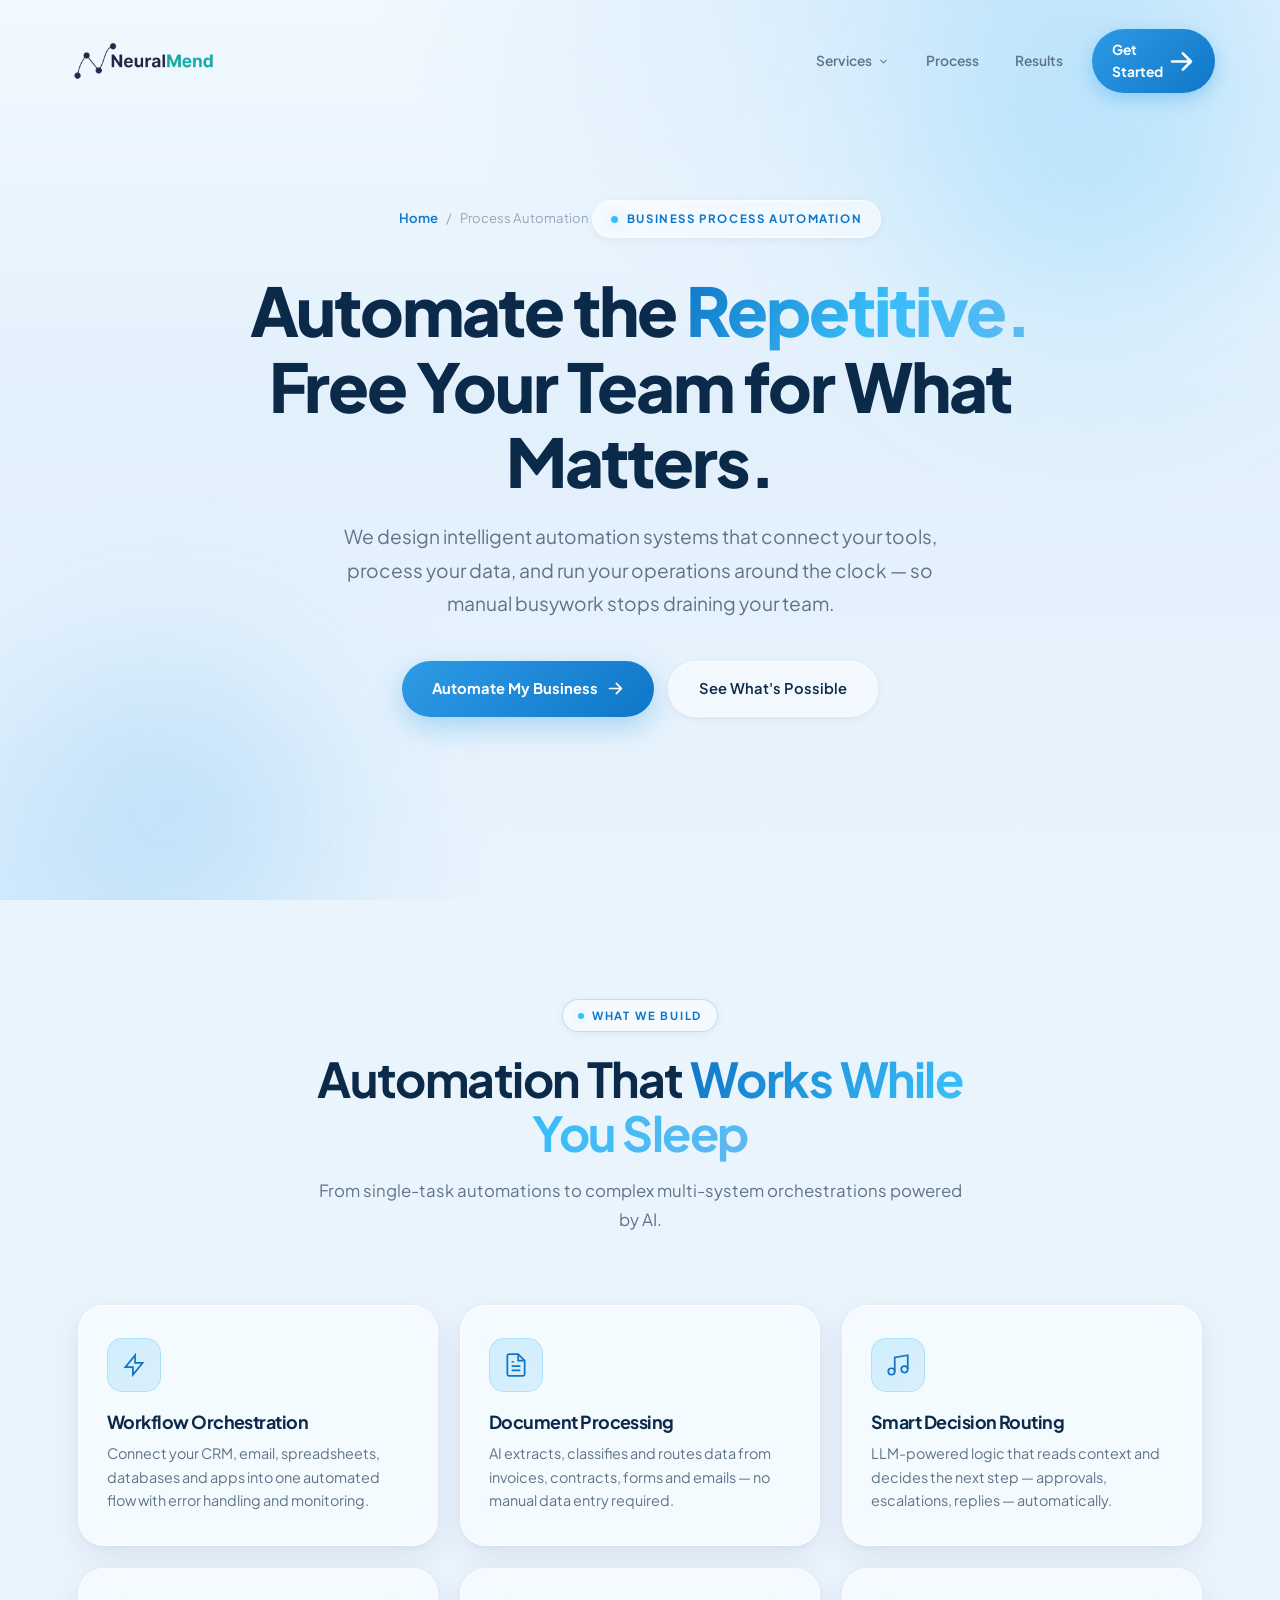
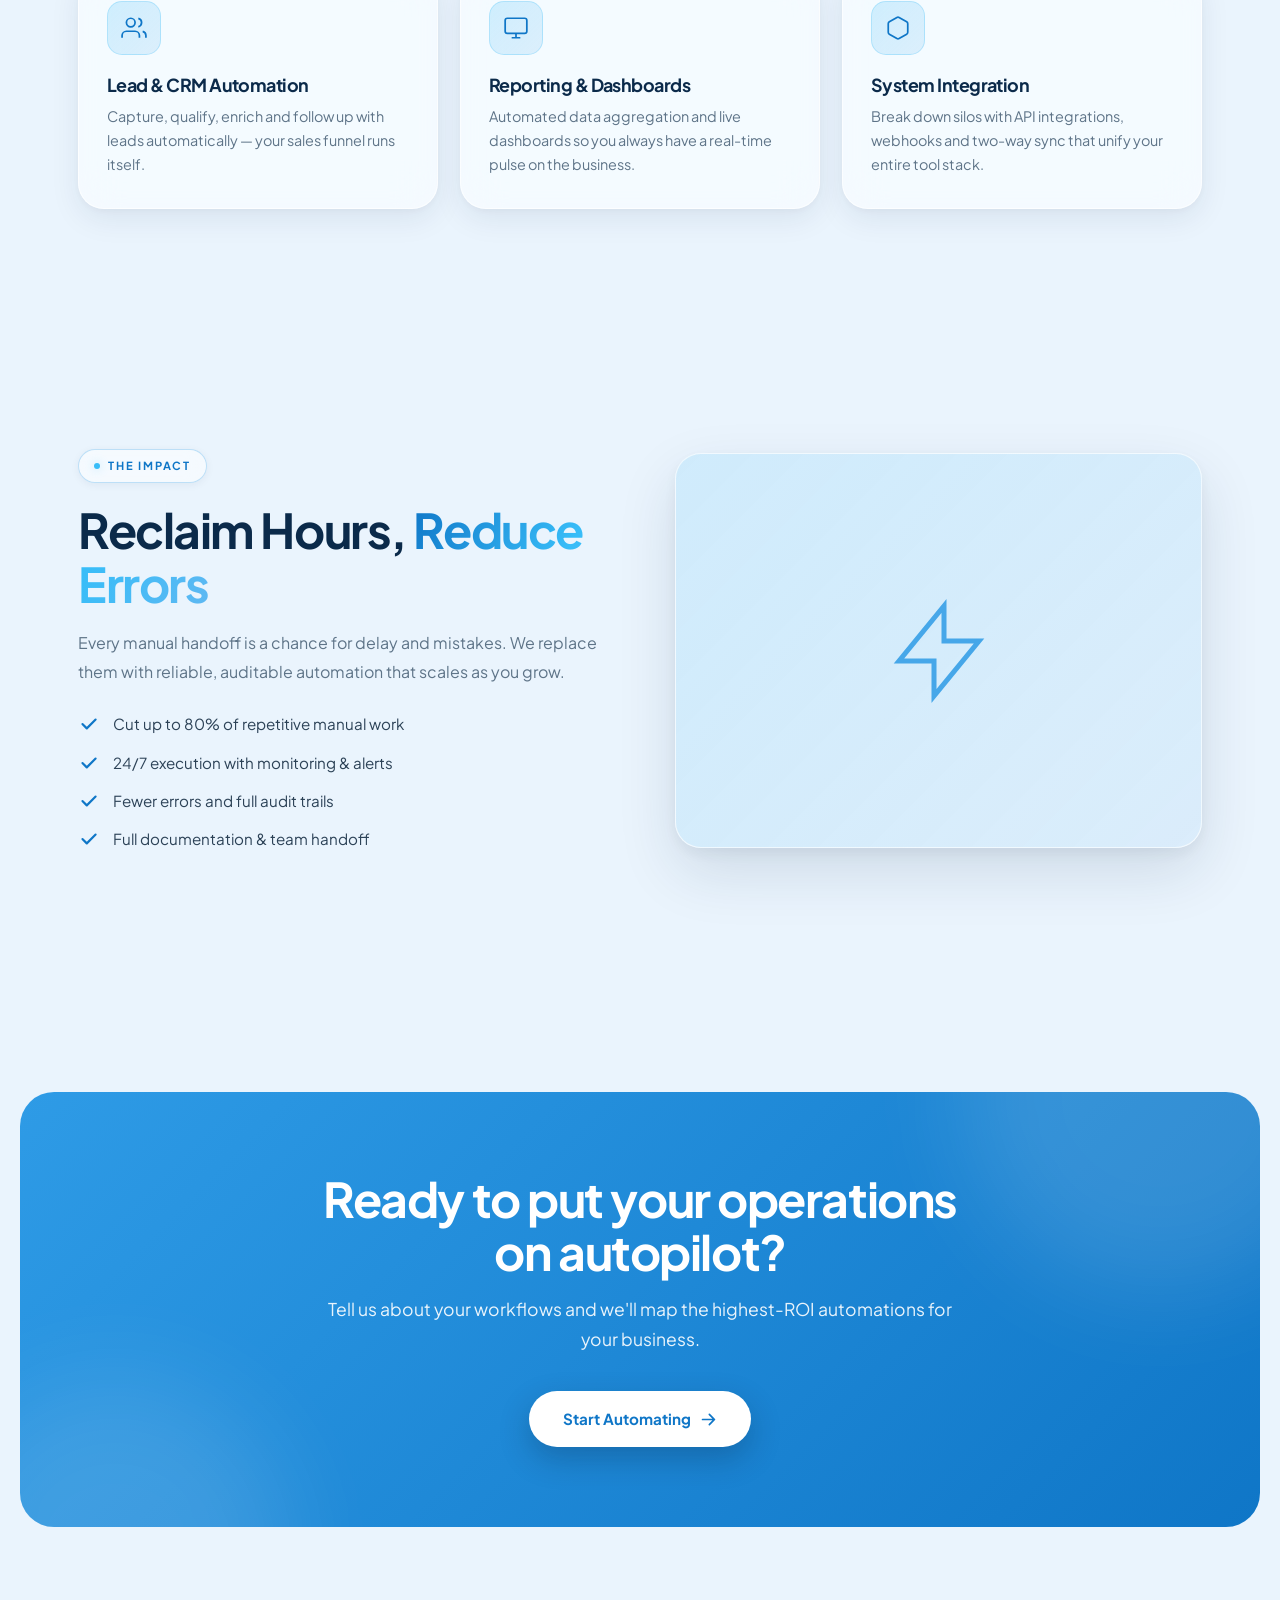
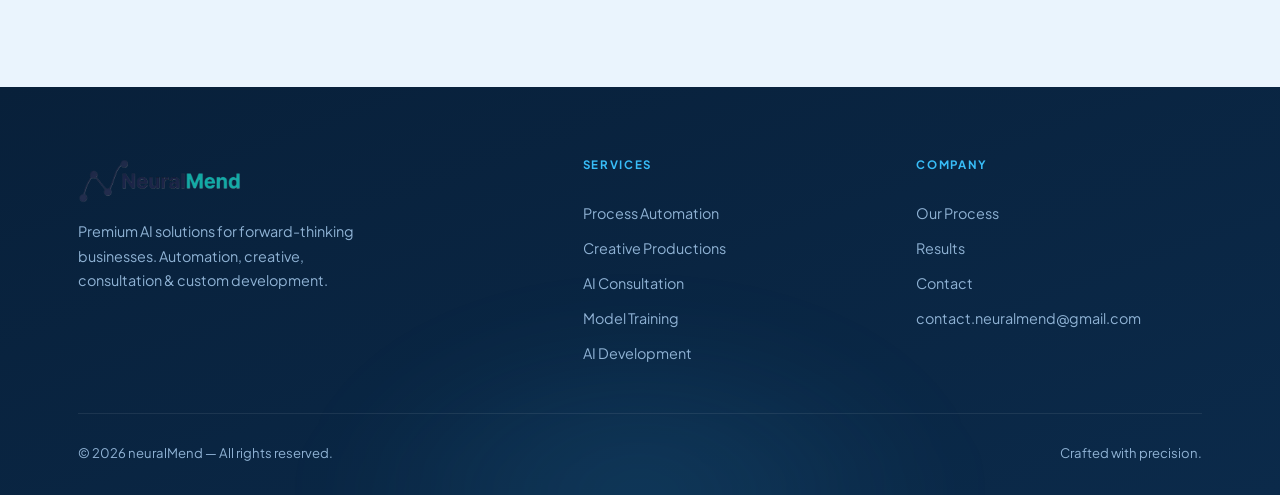
==== service-automation.html @ 017e23f0 "Redesign site with premium glassy light-blue theme and per-service pages - Rebuild design system in " ====
<!DOCTYPE html>
<html lang="en">
<head>
  <meta charset="UTF-8" />
  <meta name="viewport" content="width=device-width, initial-scale=1.0" />
  <title>Business Process Automation — neuralMend</title>
  <meta name="description" content="Eliminate repetitive manual work with AI-driven business process automation that connects your tools and runs 24/7." />
  <link rel="icon" type="image/png" href="favicon.png" />
  <link rel="preconnect" href="https://fonts.googleapis.com" />
  <link rel="preconnect" href="https://fonts.gstatic.com" crossorigin />
  <link href="https://fonts.googleapis.com/css2?family=Plus+Jakarta+Sans:wght@300;400;500;600;700;800&display=swap" rel="stylesheet" />
  <link rel="stylesheet" href="styles.css" />
</head>
<body>
  <div class="page-bg"></div>

  <!-- NAV -->
  <nav id="navbar">
    <div class="nav-inner">
      <a href="index.html" class="nav-logo-link"><img src="logo-mark.png" alt="neuralMend" class="nav-logo-img" /></a>
      <ul class="nav-links">
        <li>
          <a href="index.html#services">Services
            <svg class="chev" viewBox="0 0 20 20" fill="currentColor"><path fill-rule="evenodd" d="M5.23 7.21a.75.75 0 011.06.02L10 11.17l3.71-3.94a.75.75 0 111.08 1.04l-4.25 4.5a.75.75 0 01-1.08 0l-4.25-4.5a.75.75 0 01.02-1.06z" clip-rule="evenodd"/></svg>
          </a>
          <div class="nav-dropdown">
            <a href="service-automation.html"><span class="dd-icon"><svg viewBox="0 0 24 24" fill="none" stroke="currentColor" stroke-width="1.6"><path d="M13 10V3L4 14h7v7l9-11h-7z"/></svg></span><span class="dd-text"><strong>Business Process Automation</strong><span>Automate operations with AI</span></span></a>
            <a href="service-creative.html"><span class="dd-icon"><svg viewBox="0 0 24 24" fill="none" stroke="currentColor" stroke-width="1.6"><path d="M15 8h.01M3 6a2 2 0 012-2h14a2 2 0 012 2v12a2 2 0 01-2 2H5a2 2 0 01-2-2V6z"/><path d="m3 16 5-5c.93-.93 2.07-.93 3 0l5 5"/><path d="m14 14 1-1c.93-.93 2.07-.93 3 0l3 3"/></svg></span><span class="dd-text"><strong>Creative Productions</strong><span>AI marketing content</span></span></a>
            <a href="service-consultation.html"><span class="dd-icon"><svg viewBox="0 0 24 24" fill="none" stroke="currentColor" stroke-width="1.6"><path d="M21 15a2 2 0 0 1-2 2H7l-4 4V5a2 2 0 0 1 2-2h14a2 2 0 0 1 2 2z"/></svg></span><span class="dd-text"><strong>AI Consultation</strong><span>Strategy & roadmapping</span></span></a>
            <a href="service-model-training.html"><span class="dd-icon"><svg viewBox="0 0 24 24" fill="none" stroke="currentColor" stroke-width="1.6"><circle cx="12" cy="12" r="3"/><path d="M12 1v4M12 19v4M4.2 4.2l2.8 2.8M17 17l2.8 2.8M1 12h4M19 12h4M4.2 19.8 7 17M17 7l2.8-2.8"/></svg></span><span class="dd-text"><strong>Custom Model Training</strong><span>Models for your business</span></span></a>
            <a href="service-development.html"><span class="dd-icon"><svg viewBox="0 0 24 24" fill="none" stroke="currentColor" stroke-width="1.6"><path d="m16 18 6-6-6-6M8 6l-6 6 6 6"/></svg></span><span class="dd-text"><strong>Custom AI Development</strong><span>Training, finetuning & more</span></span></a>
          </div>
        </li>
        <li><a href="index.html#process">Process</a></li>
        <li><a href="index.html#results">Results</a></li>
        <li><a href="index.html#contact" class="nav-cta">Get Started
          <svg viewBox="0 0 20 20" fill="currentColor"><path fill-rule="evenodd" d="M10.293 3.293a1 1 0 011.414 0l6 6a1 1 0 010 1.414l-6 6a1 1 0 01-1.414-1.414L14.586 11H3a1 1 0 110-2h11.586l-4.293-4.293a1 1 0 010-1.414z" clip-rule="evenodd"/></svg>
        </a></li>
      </ul>
      <button class="hamburger" id="hamburger" aria-label="Menu"><span></span><span></span><span></span></button>
    </div>
  </nav>

  <!-- PAGE HERO -->
  <section class="page-hero">
    <div class="container">
      <div class="breadcrumb"><a href="index.html">Home</a> <span>/</span> <span>Process Automation</span></div>
      <div class="hero-badge">Business Process Automation</div>
      <h1>Automate the <span class="gradient-text">Repetitive.</span><br />Free Your Team for What Matters.</h1>
      <p class="lead">We design intelligent automation systems that connect your tools, process your data, and run your operations around the clock — so manual busywork stops draining your team.</p>
      <div class="hero-actions">
        <a href="index.html#contact" class="btn-primary">Automate My Business
          <svg viewBox="0 0 20 20" fill="currentColor"><path fill-rule="evenodd" d="M10.293 3.293a1 1 0 011.414 0l6 6a1 1 0 010 1.414l-6 6a1 1 0 01-1.414-1.414L14.586 11H3a1 1 0 110-2h11.586l-4.293-4.293a1 1 0 010-1.414z" clip-rule="evenodd"/></svg>
        </a>
        <a href="#features" class="btn-ghost">See What's Possible</a>
      </div>
    </div>
  </section>

  <!-- FEATURES -->
  <section class="section" id="features">
    <div class="container">
      <div class="section-header">
        <div class="tag">What We Build</div>
        <h2>Automation That <span class="gradient-text">Works While You Sleep</span></h2>
        <p>From single-task automations to complex multi-system orchestrations powered by AI.</p>
      </div>
      <div class="feature-grid">
        <div class="feature-card">
          <div class="service-icon"><svg viewBox="0 0 24 24" fill="none" stroke="currentColor" stroke-width="1.6"><path d="M13 10V3L4 14h7v7l9-11h-7z"/></svg></div>
          <h3>Workflow Orchestration</h3>
          <p>Connect your CRM, email, spreadsheets, databases and apps into one automated flow with error handling and monitoring.</p>
        </div>
        <div class="feature-card">
          <div class="service-icon"><svg viewBox="0 0 24 24" fill="none" stroke="currentColor" stroke-width="1.6"><path d="M14 2H6a2 2 0 0 0-2 2v16a2 2 0 0 0 2 2h12a2 2 0 0 0 2-2V8z"/><path d="M14 2v6h6M16 13H8M16 17H8M10 9H8"/></svg></div>
          <h3>Document Processing</h3>
          <p>AI extracts, classifies and routes data from invoices, contracts, forms and emails — no manual data entry required.</p>
        </div>
        <div class="feature-card">
          <div class="service-icon"><svg viewBox="0 0 24 24" fill="none" stroke="currentColor" stroke-width="1.6"><path d="M9 18V5l12-2v13"/><circle cx="6" cy="18" r="3"/><circle cx="18" cy="16" r="3"/></svg></div>
          <h3>Smart Decision Routing</h3>
          <p>LLM-powered logic that reads context and decides the next step — approvals, escalations, replies — automatically.</p>
        </div>
        <div class="feature-card">
          <div class="service-icon"><svg viewBox="0 0 24 24" fill="none" stroke="currentColor" stroke-width="1.6"><path d="M17 21v-2a4 4 0 0 0-4-4H5a4 4 0 0 0-4 4v2"/><circle cx="9" cy="7" r="4"/><path d="M23 21v-2a4 4 0 0 0-3-3.87M16 3.13a4 4 0 0 1 0 7.75"/></svg></div>
          <h3>Lead & CRM Automation</h3>
          <p>Capture, qualify, enrich and follow up with leads automatically — your sales funnel runs itself.</p>
        </div>
        <div class="feature-card">
          <div class="service-icon"><svg viewBox="0 0 24 24" fill="none" stroke="currentColor" stroke-width="1.6"><rect x="2" y="3" width="20" height="14" rx="2"/><path d="M8 21h8M12 17v4"/></svg></div>
          <h3>Reporting & Dashboards</h3>
          <p>Automated data aggregation and live dashboards so you always have a real-time pulse on the business.</p>
        </div>
        <div class="feature-card">
          <div class="service-icon"><svg viewBox="0 0 24 24" fill="none" stroke="currentColor" stroke-width="1.6"><path d="M21 16V8a2 2 0 0 0-1-1.73l-7-4a2 2 0 0 0-2 0l-7 4A2 2 0 0 0 3 8v8a2 2 0 0 0 1 1.73l7 4a2 2 0 0 0 2 0l7-4A2 2 0 0 0 21 16z"/></svg></div>
          <h3>System Integration</h3>
          <p>Break down silos with API integrations, webhooks and two-way sync that unify your entire tool stack.</p>
        </div>
      </div>
    </div>
  </section>

  <!-- SPLIT -->
  <section class="section">
    <div class="container">
      <div class="split">
        <div class="split-text">
          <div class="tag">The Impact</div>
          <h2>Reclaim Hours, <span class="gradient-text">Reduce Errors</span></h2>
          <p>Every manual handoff is a chance for delay and mistakes. We replace them with reliable, auditable automation that scales as you grow.</p>
          <ul class="check-list">
            <li><svg viewBox="0 0 20 20" fill="currentColor"><path fill-rule="evenodd" d="M16.7 5.3a1 1 0 010 1.4l-8 8a1 1 0 01-1.4 0l-4-4a1 1 0 011.4-1.4L8 12.6l7.3-7.3a1 1 0 011.4 0z" clip-rule="evenodd"/></svg> Cut up to 80% of repetitive manual work</li>
            <li><svg viewBox="0 0 20 20" fill="currentColor"><path fill-rule="evenodd" d="M16.7 5.3a1 1 0 010 1.4l-8 8a1 1 0 01-1.4 0l-4-4a1 1 0 011.4-1.4L8 12.6l7.3-7.3a1 1 0 011.4 0z" clip-rule="evenodd"/></svg> 24/7 execution with monitoring & alerts</li>
            <li><svg viewBox="0 0 20 20" fill="currentColor"><path fill-rule="evenodd" d="M16.7 5.3a1 1 0 010 1.4l-8 8a1 1 0 01-1.4 0l-4-4a1 1 0 011.4-1.4L8 12.6l7.3-7.3a1 1 0 011.4 0z" clip-rule="evenodd"/></svg> Fewer errors and full audit trails</li>
            <li><svg viewBox="0 0 20 20" fill="currentColor"><path fill-rule="evenodd" d="M16.7 5.3a1 1 0 010 1.4l-8 8a1 1 0 01-1.4 0l-4-4a1 1 0 011.4-1.4L8 12.6l7.3-7.3a1 1 0 011.4 0z" clip-rule="evenodd"/></svg> Full documentation & team handoff</li>
          </ul>
        </div>
        <div class="split-visual">
          <div class="big-icon"><svg viewBox="0 0 24 24" fill="none" stroke="currentColor" stroke-width="1"><path d="M13 10V3L4 14h7v7l9-11h-7z"/></svg></div>
        </div>
      </div>
    </div>
  </section>

  <!-- CTA -->
  <section class="section">
    <div class="cta-band">
      <div class="cta-inner">
        <h2>Ready to put your operations on autopilot?</h2>
        <p>Tell us about your workflows and we'll map the highest-ROI automations for your business.</p>
        <a href="index.html#contact" class="btn-light">Start Automating
          <svg viewBox="0 0 20 20" fill="currentColor"><path fill-rule="evenodd" d="M10.293 3.293a1 1 0 011.414 0l6 6a1 1 0 010 1.414l-6 6a1 1 0 01-1.414-1.414L14.586 11H3a1 1 0 110-2h11.586l-4.293-4.293a1 1 0 010-1.414z" clip-rule="evenodd"/></svg>
        </a>
      </div>
    </div>
  </section>

  <!-- FOOTER -->
  <footer class="footer">
    <div class="container">
      <div class="footer-inner">
        <div class="footer-brand">
          <a href="index.html" class="footer-logo"><img src="logo-mark.png" alt="neuralMend" /></a>
          <p>Premium AI solutions for forward-thinking businesses. Automation, creative, consultation & custom development.</p>
        </div>
        <div class="footer-col">
          <h4>Services</h4>
          <a href="service-automation.html">Process Automation</a>
          <a href="service-creative.html">Creative Productions</a>
          <a href="service-consultation.html">AI Consultation</a>
          <a href="service-model-training.html">Model Training</a>
          <a href="service-development.html">AI Development</a>
        </div>
        <div class="footer-col">
          <h4>Company</h4>
          <a href="index.html#process">Our Process</a>
          <a href="index.html#results">Results</a>
          <a href="index.html#contact">Contact</a>
          <a href="mailto:contact.neuralmend@gmail.com">contact.neuralmend@gmail.com</a>
        </div>
      </div>
      <div class="footer-bottom">
        <p>© 2026 neuralMend — All rights reserved.</p>
        <p>Crafted with precision.</p>
      </div>
    </div>
  </footer>

  <script src="main.js"></script>
</body>
</html>
---- styles.css ----
/* ════════════════════════════════════════════════
   neuralMend — Premium Glass Theme
   Light-blue glassmorphism design system
   ════════════════════════════════════════════════ */

*, *::before, *::after { box-sizing: border-box; margin: 0; padding: 0; }

:root {
  /* ─── Brand: Light Blue ─── */
  --blue:        #2E9BE6;
  --blue-light:  #5FB8F2;
  --blue-bright: #38BDF8;
  --blue-deep:   #0F76C7;
  --blue-ink:    #0B2A4A;
  --blue-dim:    rgba(46,155,230,0.08);
  --blue-glow:   rgba(56,189,248,0.35);

  /* ─── Surfaces ─── */
  --bg:          #EAF4FD;
  --bg-2:        #DCEEFB;
  --bg-3:        #F2F9FF;
  --bg-deep:     #08203A;
  --bg-deep-2:   #0B2A4A;

  /* ─── Glass ─── */
  --glass:        rgba(255,255,255,0.55);
  --glass-strong: rgba(255,255,255,0.72);
  --glass-soft:   rgba(255,255,255,0.35);
  --glass-dark:   rgba(255,255,255,0.06);
  --glass-border: rgba(255,255,255,0.65);
  --glass-border-dark: rgba(255,255,255,0.12);

  /* ─── Text ─── */
  --text:        #2C4257;
  --text-dim:    #5E7488;
  --text-faint:  #94A8BA;
  --heading:     #0B2A4A;
  --on-dark:     #EAF4FD;
  --on-dark-dim: #8FB2D4;

  --border:      rgba(11,42,74,0.08);
  --border-mid:  rgba(11,42,74,0.13);

  --radius-sm:   12px;
  --radius:      18px;
  --radius-lg:   26px;
  --radius-xl:   34px;

  --ease:        cubic-bezier(0.4, 0, 0.2, 1);
  --spring:      cubic-bezier(0.34, 1.56, 0.64, 1);
  --t:           0.25s;

  --shadow-sm:   0 2px 8px rgba(11,42,74,0.06);
  --shadow:      0 10px 30px rgba(11,42,74,0.08), 0 2px 8px rgba(11,42,74,0.04);
  --shadow-lg:   0 24px 60px rgba(11,42,74,0.12), 0 6px 16px rgba(11,42,74,0.06);
  --shadow-glow: 0 12px 40px rgba(46,155,230,0.28);
}

html { scroll-behavior: smooth; }

body {
  position: relative;
  background: var(--bg);
  color: var(--text);
  font-family: 'Plus Jakarta Sans', sans-serif;
  font-size: 16px;
  line-height: 1.6;
  overflow-x: hidden;
  -webkit-font-smoothing: antialiased;
}

/* ─── Ambient page background (floating gradient orbs) ─── */
.page-bg {
  position: fixed;
  inset: 0;
  z-index: -2;
  overflow: hidden;
  background:
    radial-gradient(1200px 700px at 80% -5%, #CFE8FB 0%, transparent 55%),
    radial-gradient(1000px 600px at 0% 100%, #D8ECFC 0%, transparent 50%),
    linear-gradient(180deg, #F2F9FF 0%, #E2F0FC 45%, #E9F4FD 100%);
}
.page-bg::before,
.page-bg::after {
  content: '';
  position: absolute;
  border-radius: 50%;
  filter: blur(80px);
  opacity: 0.55;
}
.page-bg::before {
  width: 540px; height: 540px;
  top: -120px; right: -80px;
  background: radial-gradient(circle, rgba(56,189,248,0.55), transparent 70%);
  animation: float1 18s ease-in-out infinite;
}
.page-bg::after {
  width: 460px; height: 460px;
  bottom: -140px; left: -60px;
  background: radial-gradient(circle, rgba(46,155,230,0.45), transparent 70%);
  animation: float2 22s ease-in-out infinite;
}

::-webkit-scrollbar { width: 9px; }
::-webkit-scrollbar-track { background: transparent; }
::-webkit-scrollbar-thumb {
  background: linear-gradient(180deg, var(--blue-light), var(--blue));
  border-radius: 10px;
  border: 2px solid var(--bg);
}

::selection { background: rgba(56,189,248,0.25); color: var(--heading); }

/* ─── Typography ─── */
h1, h2, h3, h4 {
  font-family: 'Plus Jakarta Sans', sans-serif;
  line-height: 1.12;
  letter-spacing: -0.03em;
  color: var(--heading);
}
h1 { font-size: clamp(2.7rem, 6vw, 5rem); font-weight: 800; }
h2 { font-size: clamp(1.9rem, 3.8vw, 3rem); font-weight: 700; }
h3 { font-size: 1.05rem; font-weight: 700; }
p  { font-weight: 400; }

.gradient-text {
  background: linear-gradient(120deg, var(--blue-deep) 0%, var(--blue-bright) 55%, var(--blue-light) 100%);
  -webkit-background-clip: text;
  background-clip: text;
  -webkit-text-fill-color: transparent;
}

/* ─── Layout ─── */
.container { max-width: 1180px; margin: 0 auto; padding: 0 28px; }
.section   { padding: 120px 0; position: relative; }

.section-header { max-width: 660px; margin: 0 auto 70px; text-align: center; }
.section-header p { color: var(--text-dim); margin-top: 16px; font-size: 1.05rem; line-height: 1.75; }
.section-header.light h2 { color: #fff; }
.section-header.light p  { color: var(--on-dark-dim); }

/* ─── Tag / Eyebrow ─── */
.tag {
  display: inline-flex;
  align-items: center;
  gap: 8px;
  font-size: 0.7rem;
  font-weight: 700;
  letter-spacing: 0.16em;
  text-transform: uppercase;
  color: var(--blue-deep);
  border: 1px solid rgba(46,155,230,0.28);
  background: rgba(255,255,255,0.5);
  backdrop-filter: blur(10px);
  -webkit-backdrop-filter: blur(10px);
  padding: 7px 15px;
  border-radius: 100px;
  margin-bottom: 20px;
  box-shadow: var(--shadow-sm);
}
.tag::before {
  content: '';
  width: 6px; height: 6px;
  border-radius: 50%;
  background: var(--blue-bright);
  box-shadow: 0 0 10px var(--blue-glow);
}

/* ════════════════ NAVBAR ════════════════ */
#navbar {
  position: fixed;
  top: 16px; left: 50%;
  transform: translateX(-50%);
  z-index: 1000;
  width: calc(100% - 40px);
  max-width: 1180px;
  border-radius: 100px;
  transition: top var(--t) var(--ease), background var(--t), box-shadow var(--t), border-color var(--t);
  border: 1px solid transparent;
}
#navbar.scrolled {
  top: 10px;
  background: rgba(255,255,255,0.6);
  backdrop-filter: blur(22px) saturate(160%);
  -webkit-backdrop-filter: blur(22px) saturate(160%);
  border-color: var(--glass-border);
  box-shadow: var(--shadow);
}

.nav-inner {
  padding: 12px 14px 12px 22px;
  display: flex;
  align-items: center;
  justify-content: space-between;
}

.nav-logo-link {
  display: block;
  height: 38px;
  text-decoration: none;
  flex-shrink: 0;
}
.nav-logo-img {
  display: block;
  height: 100%;
  width: auto;
}

.nav-links { list-style: none; display: flex; align-items: center; gap: 6px; }
.nav-links > li { position: relative; }
.nav-links > li > a {
  display: inline-flex;
  align-items: center;
  gap: 5px;
  color: var(--text-dim);
  text-decoration: none;
  font-size: 0.86rem;
  font-weight: 600;
  padding: 9px 15px;
  border-radius: 100px;
  transition: color var(--t), background var(--t);
}
.nav-links > li > a:hover { color: var(--heading); background: rgba(46,155,230,0.09); }
.nav-links .chev { width: 13px; height: 13px; transition: transform var(--t); }
.nav-links li:hover .chev { transform: rotate(180deg); }

/* Dropdown */
.nav-dropdown {
  position: absolute;
  top: calc(100% + 10px);
  left: 50%;
  transform: translateX(-50%) translateY(8px);
  width: 320px;
  padding: 10px;
  background: rgba(255,255,255,0.75);
  backdrop-filter: blur(24px) saturate(170%);
  -webkit-backdrop-filter: blur(24px) saturate(170%);
  border: 1px solid var(--glass-border);
  border-radius: var(--radius);
  box-shadow: var(--shadow-lg);
  opacity: 0;
  visibility: hidden;
  transition: opacity var(--t), transform var(--t), visibility var(--t);
}
.nav-links li:hover .nav-dropdown {
  opacity: 1;
  visibility: visible;
  transform: translateX(-50%) translateY(0);
}
.nav-dropdown a {
  display: flex;
  align-items: center;
  gap: 13px;
  padding: 11px 12px;
  border-radius: 13px;
  text-decoration: none;
  transition: background var(--t);
}
.nav-dropdown a:hover { background: rgba(46,155,230,0.1); }
.dd-icon {
  width: 36px; height: 36px;
  flex-shrink: 0;
  display: flex; align-items: center; justify-content: center;
  border-radius: 10px;
  background: linear-gradient(135deg, rgba(56,189,248,0.18), rgba(46,155,230,0.1));
  color: var(--blue-deep);
}
.dd-icon svg { width: 18px; height: 18px; }
.dd-text strong { display: block; font-size: 0.84rem; color: var(--heading); font-weight: 700; }
.dd-text span   { display: block; font-size: 0.72rem; color: var(--text-dim); margin-top: 1px; }

.nav-cta {
  margin-left: 8px;
  display: inline-flex !important;
  align-items: center;
  gap: 7px;
  color: #fff !important;
  background: linear-gradient(135deg, var(--blue) 0%, var(--blue-deep) 100%) !important;
  padding: 10px 20px !important;
  border-radius: 100px !important;
  font-weight: 700 !important;
  box-shadow: 0 6px 18px rgba(46,155,230,0.35);
  transition: transform var(--t), box-shadow var(--t) !important;
}
.nav-cta:hover { transform: translateY(-2px); box-shadow: 0 10px 26px rgba(46,155,230,0.45); background: linear-gradient(135deg, var(--blue) 0%, var(--blue-deep) 100%) !important; }

.hamburger { display: none; flex-direction: column; gap: 5px; background: none; border: none; cursor: pointer; padding: 10px; }
.hamburger span { display: block; width: 22px; height: 2px; background: var(--heading); border-radius: 2px; transition: var(--t); }

/* ════════════════ BUTTONS ════════════════ */
.btn-primary {
  display: inline-flex;
  align-items: center;
  gap: 9px;
  background: linear-gradient(135deg, var(--blue) 0%, var(--blue-deep) 100%);
  color: #fff;
  font-family: inherit;
  font-weight: 700;
  font-size: 0.92rem;
  padding: 15px 30px;
  border-radius: 100px;
  text-decoration: none;
  border: none;
  cursor: pointer;
  position: relative;
  overflow: hidden;
  box-shadow: 0 10px 28px rgba(46,155,230,0.35);
  transition: transform var(--t), box-shadow var(--t);
}
.btn-primary::after {
  content: '';
  position: absolute;
  top: 0; left: -100%;
  width: 100%; height: 100%;
  background: linear-gradient(90deg, transparent, rgba(255,255,255,0.35), transparent);
  transition: left 0.6s var(--ease);
}
.btn-primary:hover { transform: translateY(-2px); box-shadow: 0 16px 36px rgba(46,155,230,0.45); }
.btn-primary:hover::after { left: 100%; }
.btn-primary:active { transform: translateY(0); }
.btn-primary svg { width: 17px; height: 17px; }

.btn-ghost {
  display: inline-flex;
  align-items: center;
  gap: 9px;
  background: rgba(255,255,255,0.5);
  backdrop-filter: blur(10px);
  -webkit-backdrop-filter: blur(10px);
  color: var(--heading);
  font-family: inherit;
  font-weight: 600;
  font-size: 0.92rem;
  padding: 15px 30px;
  border-radius: 100px;
  text-decoration: none;
  border: 1px solid var(--glass-border);
  box-shadow: var(--shadow-sm);
  transition: transform var(--t), box-shadow var(--t), border-color var(--t);
}
.btn-ghost:hover { transform: translateY(-2px); box-shadow: var(--shadow); border-color: rgba(46,155,230,0.4); }
.btn-ghost svg { width: 17px; height: 17px; }

.btn-full { width: 100%; justify-content: center; }

/* ════════════════ GLASS CARD ════════════════ */
.glass {
  background: var(--glass);
  backdrop-filter: blur(20px) saturate(150%);
  -webkit-backdrop-filter: blur(20px) saturate(150%);
  border: 1px solid var(--glass-border);
  border-radius: var(--radius);
  box-shadow: var(--shadow);
}

/* ════════════════ HERO ════════════════ */
.hero {
  position: relative;
  min-height: 100vh;
  display: flex;
  align-items: center;
  justify-content: center;
  overflow: hidden;
}
.hero-bg { position: absolute; inset: 0; }
#particleCanvas { position: absolute; inset: 0; width: 100%; height: 100%; opacity: 0.7; }
.hero-bg::after {
  content: '';
  position: absolute;
  inset: 0;
  background-image:
    linear-gradient(rgba(11,42,74,0.04) 1px, transparent 1px),
    linear-gradient(90deg, rgba(11,42,74,0.04) 1px, transparent 1px);
  background-size: 64px 64px;
  mask-image: radial-gradient(ellipse 75% 70% at 50% 45%, black 20%, transparent 100%);
  -webkit-mask-image: radial-gradient(ellipse 75% 70% at 50% 45%, black 20%, transparent 100%);
}

.hero-content {
  position: relative;
  z-index: 2;
  text-align: center;
  max-width: 880px;
  padding: 120px 28px 0;
}

.hero-badge {
  display: inline-flex;
  align-items: center;
  gap: 9px;
  font-size: 0.72rem;
  font-weight: 700;
  letter-spacing: 0.14em;
  text-transform: uppercase;
  color: var(--blue-deep);
  border: 1px solid var(--glass-border);
  background: rgba(255,255,255,0.55);
  backdrop-filter: blur(14px);
  -webkit-backdrop-filter: blur(14px);
  padding: 9px 18px;
  border-radius: 100px;
  margin-bottom: 34px;
  box-shadow: var(--shadow-sm);
}
.hero-badge::before {
  content: '';
  width: 7px; height: 7px;
  background: var(--blue-bright);
  border-radius: 50%;
  box-shadow: 0 0 12px var(--blue-glow);
  animation: pulse 2s ease-in-out infinite;
}

.hero-title { margin-bottom: 24px; }

.hero-sub {
  font-size: 1.15rem;
  color: var(--text-dim);
  max-width: 560px;
  margin: 0 auto 44px;
  line-height: 1.8;
}

.hero-actions {
  display: flex;
  gap: 14px;
  justify-content: center;
  flex-wrap: wrap;
  margin-bottom: 72px;
}

.hero-metrics {
  display: flex;
  align-items: center;
  justify-content: center;
  background: rgba(255,255,255,0.5);
  backdrop-filter: blur(20px) saturate(150%);
  -webkit-backdrop-filter: blur(20px) saturate(150%);
  border: 1px solid var(--glass-border);
  border-radius: var(--radius);
  overflow: hidden;
  max-width: 540px;
  margin: 0 auto;
  box-shadow: var(--shadow);
}
.metric { flex: 1; text-align: center; padding: 22px 18px; }
.metric-num {
  display: block;
  font-size: 1.9rem;
  font-weight: 800;
  letter-spacing: -0.03em;
  line-height: 1;
  background: linear-gradient(120deg, var(--blue-deep), var(--blue-bright));
  -webkit-background-clip: text; background-clip: text; -webkit-text-fill-color: transparent;
}
.metric-label { display: block; font-size: 0.74rem; color: var(--text-dim); margin-top: 6px; font-weight: 500; }
.metric-divider { width: 1px; height: 38px; background: var(--border-mid); flex-shrink: 0; }

.scroll-hint {
  position: absolute;
  bottom: 34px; left: 50%;
  transform: translateX(-50%);
  display: flex; flex-direction: column; align-items: center; gap: 8px;
  color: var(--text-faint);
  font-size: 0.64rem; letter-spacing: 0.16em; text-transform: uppercase;
  z-index: 2; opacity: 0;
  animation: fadeIn 0.8s 2s forwards;
}
.scroll-line {
  width: 1px; height: 30px;
  background: linear-gradient(180deg, var(--blue), transparent);
  animation: scrollPulse 2.5s ease-in-out infinite;
}

/* ════════════════ SERVICES (home) ════════════════ */
.services-grid {
  display: grid;
  grid-template-columns: repeat(3, 1fr);
  gap: 22px;
}

.service-card {
  position: relative;
  display: flex;
  flex-direction: column;
  background: var(--glass);
  backdrop-filter: blur(20px) saturate(150%);
  -webkit-backdrop-filter: blur(20px) saturate(150%);
  border: 1px solid var(--glass-border);
  border-radius: var(--radius-lg);
  padding: 34px 30px;
  text-decoration: none;
  overflow: hidden;
  box-shadow: var(--shadow);
  transition: transform var(--t) var(--ease), box-shadow var(--t), border-color var(--t);
}
.service-card::before {
  content: '';
  position: absolute;
  top: -40%; left: -10%;
  width: 60%; height: 80%;
  background: radial-gradient(circle, rgba(56,189,248,0.18), transparent 70%);
  opacity: 0;
  transition: opacity var(--t);
}
.service-card:hover {
  transform: translateY(-7px);
  box-shadow: var(--shadow-lg);
  border-color: rgba(56,189,248,0.5);
}
.service-card:hover::before { opacity: 1; }

.service-icon {
  width: 54px; height: 54px;
  display: flex; align-items: center; justify-content: center;
  border-radius: 15px;
  background: linear-gradient(135deg, rgba(56,189,248,0.2), rgba(46,155,230,0.12));
  border: 1px solid rgba(56,189,248,0.25);
  color: var(--blue-deep);
  margin-bottom: 22px;
  position: relative; z-index: 1;
  transition: transform var(--t) var(--spring);
}
.service-card:hover .service-icon { transform: scale(1.08) rotate(-4deg); }
.service-icon svg { width: 26px; height: 26px; stroke-width: 1.6; }

.service-card h3 { color: var(--heading); font-size: 1.22rem; margin-bottom: 11px; position: relative; z-index: 1; }
.service-card p  { color: var(--text-dim); font-size: 0.92rem; line-height: 1.65; margin-bottom: 22px; position: relative; z-index: 1; flex-grow: 1; }

.service-list { list-style: none; display: flex; flex-direction: column; gap: 9px; margin-bottom: 24px; position: relative; z-index: 1; }
.service-list li { font-size: 0.85rem; color: var(--text-dim); padding-left: 24px; position: relative; line-height: 1.45; }
.service-list li::before {
  content: '';
  position: absolute;
  left: 0; top: 3px;
  width: 15px; height: 15px;
  border-radius: 50%;
  background: rgba(56,189,248,0.15);
  background-image: url("data:image/svg+xml,%3Csvg xmlns='http://www.w3.org/2000/svg' width='10' height='10' viewBox='0 0 20 20' fill='%230F76C7'%3E%3Cpath fill-rule='evenodd' d='M16.7 5.3a1 1 0 010 1.4l-8 8a1 1 0 01-1.4 0l-4-4a1 1 0 011.4-1.4L8 12.6l7.3-7.3a1 1 0 011.4 0z' clip-rule='evenodd'/%3E%3C/svg%3E");
  background-repeat: no-repeat;
  background-position: center;
}

.service-link {
  margin-top: auto;
  display: inline-flex;
  align-items: center;
  gap: 7px;
  font-size: 0.88rem;
  font-weight: 700;
  color: var(--blue-deep);
  position: relative; z-index: 1;
}
.service-link svg { width: 16px; height: 16px; transition: transform var(--t); }
.service-card:hover .service-link svg { transform: translateX(4px); }

.service-badge {
  position: absolute;
  top: 22px; right: 22px;
  font-size: 0.62rem;
  font-weight: 700;
  letter-spacing: 0.08em;
  text-transform: uppercase;
  color: #fff;
  background: linear-gradient(135deg, var(--blue), var(--blue-deep));
  padding: 4px 11px;
  border-radius: 100px;
  z-index: 2;
  box-shadow: 0 4px 12px rgba(46,155,230,0.4);
}

/* ════════════════ PROCESS ════════════════ */
.process-steps {
  display: grid;
  grid-template-columns: repeat(4, 1fr);
  gap: 22px;
}
.step {
  position: relative;
  padding: 30px 26px;
  background: var(--glass-soft);
  backdrop-filter: blur(16px);
  -webkit-backdrop-filter: blur(16px);
  border: 1px solid var(--glass-border);
  border-radius: var(--radius);
  box-shadow: var(--shadow-sm);
  transition: transform var(--t), box-shadow var(--t);
}
.step:hover { transform: translateY(-5px); box-shadow: var(--shadow); }
.step-number {
  font-size: 2.4rem;
  font-weight: 800;
  letter-spacing: -0.04em;
  line-height: 1;
  margin-bottom: 16px;
  background: linear-gradient(135deg, var(--blue-bright), rgba(46,155,230,0.25));
  -webkit-background-clip: text; background-clip: text; -webkit-text-fill-color: transparent;
}
.step-content h3 { color: var(--heading); margin-bottom: 9px; font-size: 1.1rem; }
.step-content p  { color: var(--text-dim); font-size: 0.88rem; line-height: 1.65; }

/* ════════════════ STACK ════════════════ */
.stack-grid {
  display: grid;
  grid-template-columns: repeat(4, 1fr);
  gap: 16px;
}
.stack-item {
  background: var(--glass);
  backdrop-filter: blur(16px);
  -webkit-backdrop-filter: blur(16px);
  border: 1px solid var(--glass-border);
  border-radius: var(--radius);
  padding: 28px 18px;
  display: flex; flex-direction: column; align-items: center; gap: 14px;
  box-shadow: var(--shadow-sm);
  transition: transform var(--t), box-shadow var(--t), border-color var(--t);
}
.stack-item:hover { transform: translateY(-4px); box-shadow: var(--shadow); border-color: rgba(56,189,248,0.4); }
.stack-logo { width: 42px; height: 42px; }
.stack-logo svg { width: 100%; height: 100%; }
.stack-item span { font-size: 0.82rem; font-weight: 600; color: var(--text-dim); }

/* ════════════════ DARK SECTION ════════════════ */
.section-dark {
  background: linear-gradient(160deg, var(--bg-deep) 0%, var(--bg-deep-2) 100%);
  border-radius: var(--radius-xl);
  margin: 0 20px;
  overflow: hidden;
  position: relative;
}
.section-dark::before {
  content: '';
  position: absolute;
  top: -30%; right: -10%;
  width: 600px; height: 600px;
  background: radial-gradient(circle, rgba(56,189,248,0.18), transparent 65%);
  filter: blur(40px);
}
.section-dark .container { position: relative; z-index: 1; }

/* ─── Results ─── */
.results-grid { display: grid; grid-template-columns: repeat(4, 1fr); gap: 18px; }
.result-card {
  background: var(--glass-dark);
  backdrop-filter: blur(14px);
  -webkit-backdrop-filter: blur(14px);
  border: 1px solid var(--glass-border-dark);
  border-radius: var(--radius);
  padding: 34px 26px;
  transition: transform var(--t), background var(--t), border-color var(--t);
}
.result-card:hover { transform: translateY(-5px); background: rgba(255,255,255,0.1); border-color: rgba(56,189,248,0.4); }
.result-num {
  font-size: 2.8rem; font-weight: 800; letter-spacing: -0.04em; line-height: 1; margin-bottom: 14px;
  background: linear-gradient(120deg, #fff, var(--blue-bright));
  -webkit-background-clip: text; background-clip: text; -webkit-text-fill-color: transparent;
}
.result-label { font-size: 0.86rem; color: var(--on-dark-dim); line-height: 1.6; margin-bottom: 20px; }
.result-tag {
  font-size: 0.62rem; font-weight: 700; letter-spacing: 0.08em; text-transform: uppercase;
  color: var(--blue-bright);
  border: 1px solid rgba(56,189,248,0.3);
  background: rgba(56,189,248,0.08);
  display: inline-block; padding: 4px 11px; border-radius: 100px;
}

/* ════════════════ WHY US ════════════════ */
.why-grid { display: grid; grid-template-columns: 1fr 1fr; gap: 80px; align-items: center; }
.why-content > p { color: var(--text-dim); margin-bottom: 34px; line-height: 1.85; font-size: 1rem; }
.why-points { display: flex; flex-direction: column; gap: 14px; }
.why-point {
  display: flex; gap: 16px; align-items: flex-start;
  padding: 20px;
  background: var(--glass);
  backdrop-filter: blur(16px);
  -webkit-backdrop-filter: blur(16px);
  border: 1px solid var(--glass-border);
  border-radius: var(--radius);
  box-shadow: var(--shadow-sm);
  transition: transform var(--t), box-shadow var(--t);
}
.why-point:hover { transform: translateX(6px); box-shadow: var(--shadow); }
.why-icon {
  flex-shrink: 0; width: 40px; height: 40px;
  display: flex; align-items: center; justify-content: center;
  border-radius: 12px;
  background: linear-gradient(135deg, rgba(56,189,248,0.2), rgba(46,155,230,0.1));
  color: var(--blue-deep);
}
.why-icon svg { width: 19px; height: 19px; }
.why-point strong { display: block; color: var(--heading); font-size: 0.98rem; margin-bottom: 4px; }
.why-point p { color: var(--text-dim); font-size: 0.86rem; margin: 0; line-height: 1.55; }

/* ─── Orbit visual ─── */
.why-visual { display: flex; align-items: center; justify-content: center; }
.orbit-container { position: relative; width: 340px; height: 340px; display: flex; align-items: center; justify-content: center; }
.orbit-core {
  width: 92px; height: 92px;
  background: var(--glass-strong);
  backdrop-filter: blur(20px);
  -webkit-backdrop-filter: blur(20px);
  border: 1px solid var(--glass-border);
  border-radius: 50%;
  display: flex; align-items: center; justify-content: center;
  color: var(--blue-deep); z-index: 2;
  box-shadow: var(--shadow-glow);
}
.orbit-core svg { width: 36px; height: 36px; stroke-width: 1.5; }
.orbit { position: absolute; border-radius: 50%; border: 1px solid rgba(46,155,230,0.2); animation: spin linear infinite; }
.orbit-1 { width: 160px; height: 160px; animation-duration: 9s; }
.orbit-2 { width: 240px; height: 240px; animation-duration: 16s; animation-direction: reverse; }
.orbit-3 { width: 330px; height: 330px; animation-duration: 24s; }
.orbit-dot {
  position: absolute; top: -5px; left: 50%; transform: translateX(-50%);
  width: 10px; height: 10px; background: var(--blue-bright); border-radius: 50%;
  box-shadow: 0 0 14px var(--blue-glow);
}

/* ════════════════ CONTACT ════════════════ */
.contact-wrapper { display: grid; grid-template-columns: 1fr 1.35fr; gap: 64px; align-items: start; }
.contact-info h2 { color: #fff; margin-bottom: 16px; }
.contact-info > p { color: var(--on-dark-dim); margin-bottom: 34px; line-height: 1.8; font-size: 1rem; }
.contact-details { display: flex; flex-direction: column; gap: 16px; }
.contact-item { display: flex; align-items: center; gap: 13px; color: var(--on-dark-dim); font-size: 0.92rem; }
.contact-item a { color: var(--on-dark-dim); text-decoration: none; transition: color var(--t); }
.contact-item a:hover { color: var(--blue-bright); }
.contact-icon {
  width: 38px; height: 38px; flex-shrink: 0;
  display: flex; align-items: center; justify-content: center;
  border-radius: 11px;
  background: rgba(56,189,248,0.12);
  border: 1px solid rgba(56,189,248,0.22);
  color: var(--blue-bright);
}
.contact-icon svg { width: 17px; height: 17px; }

.contact-form {
  background: rgba(255,255,255,0.08);
  backdrop-filter: blur(20px) saturate(150%);
  -webkit-backdrop-filter: blur(20px) saturate(150%);
  border: 1px solid var(--glass-border-dark);
  border-radius: var(--radius-lg);
  padding: 40px;
  display: flex; flex-direction: column; gap: 20px;
  box-shadow: var(--shadow-lg);
}
.form-row { display: grid; grid-template-columns: 1fr 1fr; gap: 16px; }
.form-group { display: flex; flex-direction: column; gap: 8px; }
.form-group label { font-size: 0.78rem; font-weight: 600; color: var(--on-dark-dim); letter-spacing: 0.02em; }
.form-group input, .form-group textarea {
  background: rgba(255,255,255,0.06);
  border: 1px solid rgba(255,255,255,0.14);
  border-radius: var(--radius-sm);
  padding: 13px 16px;
  color: #fff;
  font-family: inherit;
  font-size: 0.9rem;
  transition: border-color var(--t), box-shadow var(--t), background var(--t);
  resize: none; outline: none;
}
.form-group input::placeholder, .form-group textarea::placeholder { color: rgba(143,178,212,0.55); }
.form-group input:focus, .form-group textarea:focus {
  border-color: rgba(56,189,248,0.6);
  background: rgba(255,255,255,0.1);
  box-shadow: 0 0 0 4px rgba(56,189,248,0.12);
}
.form-success { text-align: center; padding: 36px 20px; }
.form-success svg { width: 56px; height: 56px; color: var(--blue-bright); margin-bottom: 16px; }
.form-success h3 { color: #fff; margin-bottom: 9px; font-size: 1.3rem; }
.form-success p { color: var(--on-dark-dim); font-size: 0.92rem; }

/* ════════════════ FOOTER ════════════════ */
.footer {
  background: linear-gradient(160deg, var(--bg-deep) 0%, var(--bg-deep-2) 100%);
  padding: 72px 0 32px;
  margin-top: 40px;
  position: relative;
  overflow: hidden;
}
.footer::before {
  content: '';
  position: absolute;
  bottom: -200px; left: 50%; transform: translateX(-50%);
  width: 700px; height: 400px;
  background: radial-gradient(ellipse, rgba(56,189,248,0.12), transparent 65%);
  filter: blur(40px);
}
.footer .container { position: relative; z-index: 1; }
.footer-inner { display: grid; grid-template-columns: 1.6fr 1fr 1fr; gap: 48px; margin-bottom: 48px; }
.footer-brand .footer-logo {
  display: block; height: 44px; margin-bottom: 16px;
}
.footer-brand .footer-logo img { display: block; height: 100%; width: auto; }
.footer-brand p { color: var(--on-dark-dim); font-size: 0.9rem; line-height: 1.7; max-width: 280px; }
.footer-col h4 {
  font-size: 0.72rem; font-weight: 700; letter-spacing: 0.14em; text-transform: uppercase;
  color: var(--blue-bright); margin-bottom: 18px;
}
.footer-col { display: flex; flex-direction: column; gap: 12px; }
.footer-col a { color: var(--on-dark-dim); text-decoration: none; font-size: 0.9rem; transition: color var(--t), padding-left var(--t); }
.footer-col a:hover { color: #fff; padding-left: 4px; }
.footer-bottom {
  display: flex; align-items: center; justify-content: space-between;
  padding-top: 28px;
  border-top: 1px solid rgba(255,255,255,0.08);
  color: var(--on-dark-dim); font-size: 0.82rem;
}

/* ════════════════ MOBILE MENU ════════════════ */
.mobile-menu {
  display: none;
  position: fixed; inset: 0;
  background: rgba(234,244,253,0.92);
  backdrop-filter: blur(26px) saturate(160%);
  -webkit-backdrop-filter: blur(26px) saturate(160%);
  z-index: 1001;
  flex-direction: column; align-items: center; justify-content: center; gap: 10px;
}
.mobile-menu.open { display: flex; }
.mobile-menu a {
  font-size: 1.5rem; font-weight: 700; color: var(--heading);
  text-decoration: none; letter-spacing: -0.02em; transition: color var(--t);
  padding: 8px 0;
}
.mobile-menu a:hover { color: var(--blue); }
.mobile-menu .mm-sub { font-size: 1.05rem; color: var(--text-dim); font-weight: 600; }
.mobile-close {
  position: absolute; top: 26px; right: 26px;
  width: 44px; height: 44px;
  background: var(--glass-strong);
  border: 1px solid var(--glass-border);
  border-radius: 50%;
  color: var(--heading); cursor: pointer; font-size: 1.2rem; font-family: inherit;
}

/* ════════════════ SERVICE PAGE ════════════════ */
.page-hero {
  position: relative;
  padding: 200px 0 90px;
  text-align: center;
  overflow: hidden;
}
.page-hero .container { position: relative; z-index: 2; max-width: 880px; }
.page-hero h1 { font-size: clamp(2.4rem, 5.5vw, 4.2rem); margin-bottom: 22px; }
.page-hero .lead { font-size: 1.2rem; color: var(--text-dim); max-width: 620px; margin: 0 auto 40px; line-height: 1.75; }
.breadcrumb { display: inline-flex; gap: 8px; align-items: center; font-size: 0.82rem; color: var(--text-faint); margin-bottom: 26px; }
.breadcrumb a { color: var(--blue-deep); text-decoration: none; font-weight: 600; }
.breadcrumb a:hover { text-decoration: underline; }

/* feature grid (alternating) */
.feature-grid { display: grid; grid-template-columns: repeat(3, 1fr); gap: 22px; }
.feature-card {
  background: var(--glass);
  backdrop-filter: blur(20px) saturate(150%);
  -webkit-backdrop-filter: blur(20px) saturate(150%);
  border: 1px solid var(--glass-border);
  border-radius: var(--radius-lg);
  padding: 32px 28px;
  box-shadow: var(--shadow);
  transition: transform var(--t), box-shadow var(--t), border-color var(--t);
}
.feature-card:hover { transform: translateY(-6px); box-shadow: var(--shadow-lg); border-color: rgba(56,189,248,0.45); }
.feature-card .service-icon { margin-bottom: 20px; }
.feature-card h3 { font-size: 1.12rem; margin-bottom: 10px; color: var(--heading); }
.feature-card p { color: var(--text-dim); font-size: 0.9rem; line-height: 1.65; }

/* split section */
.split { display: grid; grid-template-columns: 1fr 1fr; gap: 70px; align-items: center; }
.split.reverse .split-text { order: 2; }
.split-text h2 { margin-bottom: 18px; }
.split-text > p { color: var(--text-dim); font-size: 1rem; line-height: 1.8; margin-bottom: 26px; }
.check-list { list-style: none; display: flex; flex-direction: column; gap: 14px; }
.check-list li { display: flex; gap: 13px; align-items: flex-start; font-size: 0.95rem; color: var(--text); }
.check-list li svg { flex-shrink: 0; width: 22px; height: 22px; color: var(--blue-deep); margin-top: 1px; }
.split-visual {
  position: relative;
  border-radius: var(--radius-lg);
  overflow: hidden;
  aspect-ratio: 4/3;
  background: linear-gradient(135deg, rgba(56,189,248,0.15), rgba(46,155,230,0.08));
  border: 1px solid var(--glass-border);
  box-shadow: var(--shadow-lg);
  display: flex; align-items: center; justify-content: center;
}
.split-visual .big-icon { width: 120px; height: 120px; color: var(--blue); opacity: 0.85; }
.split-visual .big-icon svg { width: 100%; height: 100%; stroke-width: 1; }

/* CTA band */
.cta-band {
  text-align: center;
  padding: 80px 50px;
  background: linear-gradient(135deg, var(--blue) 0%, var(--blue-deep) 100%);
  border-radius: var(--radius-xl);
  margin: 0 20px;
  position: relative;
  overflow: hidden;
}
.cta-band::before, .cta-band::after {
  content: '';
  position: absolute;
  border-radius: 50%;
  background: rgba(255,255,255,0.12);
  filter: blur(50px);
}
.cta-band::before { width: 400px; height: 400px; top: -200px; right: -100px; }
.cta-band::after { width: 350px; height: 350px; bottom: -200px; left: -80px; }
.cta-band .cta-inner { position: relative; z-index: 1; max-width: 640px; margin: 0 auto; }
.cta-band h2 { color: #fff; margin-bottom: 16px; }
.cta-band p { color: rgba(255,255,255,0.9); font-size: 1.1rem; margin-bottom: 36px; line-height: 1.7; }
.cta-band .btn-light {
  display: inline-flex; align-items: center; gap: 9px;
  background: #fff; color: var(--blue-deep);
  font-weight: 700; font-size: 0.95rem;
  padding: 16px 34px; border-radius: 100px; text-decoration: none;
  box-shadow: 0 12px 30px rgba(8,32,58,0.25);
  transition: transform var(--t), box-shadow var(--t);
}
.cta-band .btn-light:hover { transform: translateY(-2px); box-shadow: 0 18px 40px rgba(8,32,58,0.35); }
.cta-band .btn-light svg { width: 17px; height: 17px; }

/* ════════════════ CREATIVE VIDEO HERO ════════════════ */
.video-hero {
  position: relative;
  min-height: 100vh;
  display: flex; align-items: center; justify-content: center;
  overflow: hidden;
  text-align: center;
}
.video-hero video {
  position: absolute;
  inset: 0;
  width: 100%; height: 100%;
  object-fit: cover;
  z-index: 0;
}
.video-hero .video-overlay {
  position: absolute; inset: 0; z-index: 1;
  background:
    linear-gradient(180deg, rgba(8,32,58,0.55) 0%, rgba(8,32,58,0.35) 45%, rgba(8,32,58,0.78) 100%),
    radial-gradient(ellipse at 50% 40%, rgba(46,155,230,0.18), transparent 60%);
}
.video-hero .container { position: relative; z-index: 2; max-width: 900px; }
.video-hero h1 { color: #fff; font-size: clamp(2.6rem, 6vw, 4.6rem); margin-bottom: 24px; }
.video-hero .lead { color: rgba(255,255,255,0.92); font-size: 1.25rem; max-width: 640px; margin: 0 auto 42px; line-height: 1.75; }
.video-hero .hero-badge { color: #fff; background: rgba(255,255,255,0.14); border-color: rgba(255,255,255,0.25); }
.video-hero .breadcrumb { color: rgba(255,255,255,0.7); }
.video-hero .breadcrumb a { color: #fff; }
.video-hero .btn-ghost { color: #fff; background: rgba(255,255,255,0.14); border-color: rgba(255,255,255,0.3); }
.video-hero .btn-ghost:hover { background: rgba(255,255,255,0.22); }
.scroll-hint.on-dark { color: rgba(255,255,255,0.8); }
.scroll-hint.on-dark .scroll-line { background: linear-gradient(180deg, #fff, transparent); }

/* ════════════════ REVEAL ════════════════ */
.reveal { opacity: 0; transform: translateY(22px); transition: opacity 0.6s var(--ease), transform 0.6s var(--ease); }
.reveal.visible { opacity: 1; transform: translateY(0); }

/* ════════════════ KEYFRAMES ════════════════ */
@keyframes spin { from { transform: rotate(0); } to { transform: rotate(360deg); } }
@keyframes scrollPulse { 0%,100% { opacity: 0.6; } 50% { opacity: 0.15; } }
@keyframes fadeIn { to { opacity: 1; } }
@keyframes pulse { 0%,100% { transform: scale(1); opacity: 1; } 50% { transform: scale(1.4); opacity: 0.6; } }
@keyframes float1 { 0%,100% { transform: translate(0,0); } 50% { transform: translate(-40px,40px); } }
@keyframes float2 { 0%,100% { transform: translate(0,0); } 50% { transform: translate(40px,-30px); } }

/* ════════════════ RESPONSIVE ════════════════ */
@media (max-width: 1024px) {
  .services-grid, .feature-grid { grid-template-columns: repeat(2, 1fr); }
  .results-grid { grid-template-columns: repeat(2, 1fr); }
  .process-steps { grid-template-columns: repeat(2, 1fr); }
  .contact-wrapper { grid-template-columns: 1fr; gap: 44px; }
  .split { grid-template-columns: 1fr; gap: 40px; }
  .split.reverse .split-text { order: 0; }
}

@media (max-width: 768px) {
  .section { padding: 80px 0; }
  .nav-links { display: none; }
  .hamburger { display: flex; }
  .hero-metrics { max-width: 100%; }
  .services-grid, .feature-grid { grid-template-columns: 1fr; }
  .process-steps { grid-template-columns: 1fr; }
  .stack-grid { grid-template-columns: repeat(2, 1fr); }
  .results-grid { grid-template-columns: 1fr 1fr; }
  .why-grid { grid-template-columns: 1fr; gap: 50px; }
  .why-visual { display: none; }
  .footer-inner { grid-template-columns: 1fr; gap: 36px; }
  .footer-bottom { flex-direction: column; gap: 8px; text-align: center; }
  .form-row { grid-template-columns: 1fr; }
  .contact-form { padding: 26px 20px; }
  .section-dark, .cta-band { margin: 0 12px; }
  .cta-band { padding: 56px 26px; }
  .page-hero { padding: 150px 0 60px; }
}
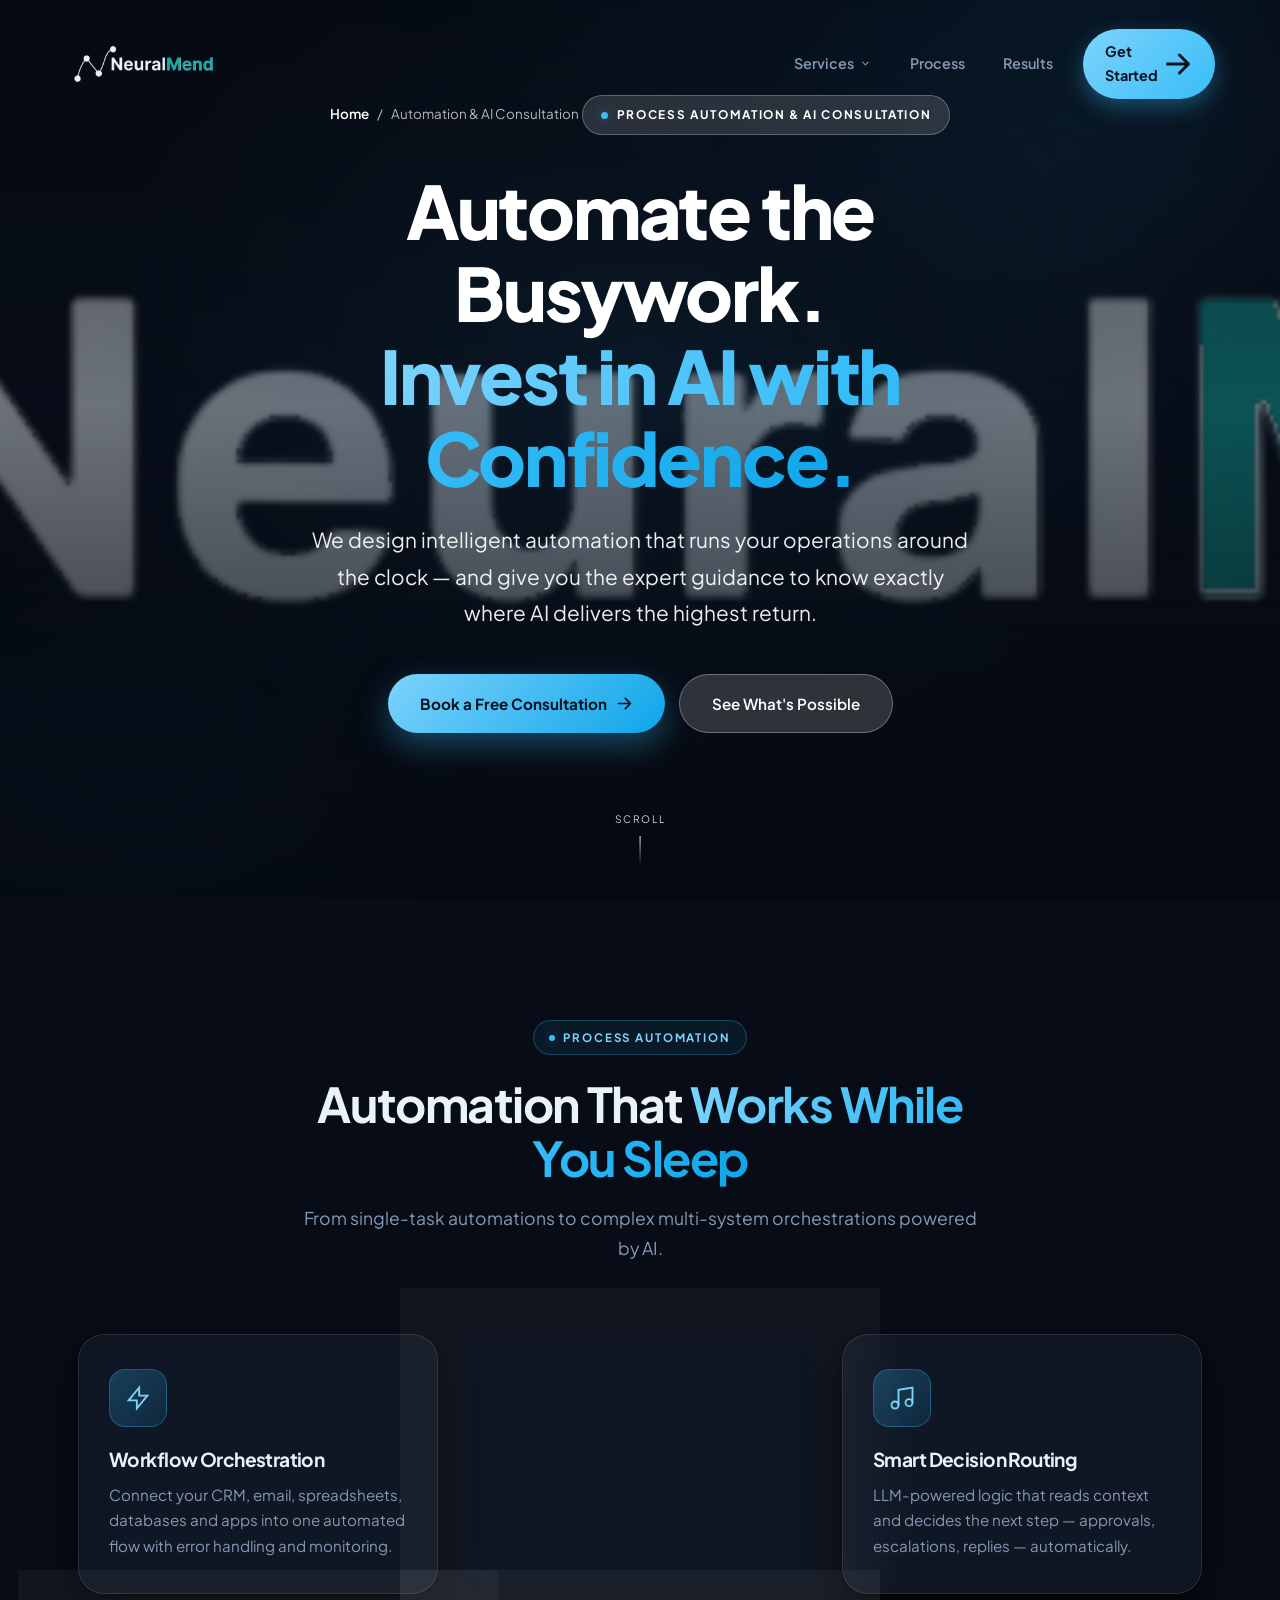
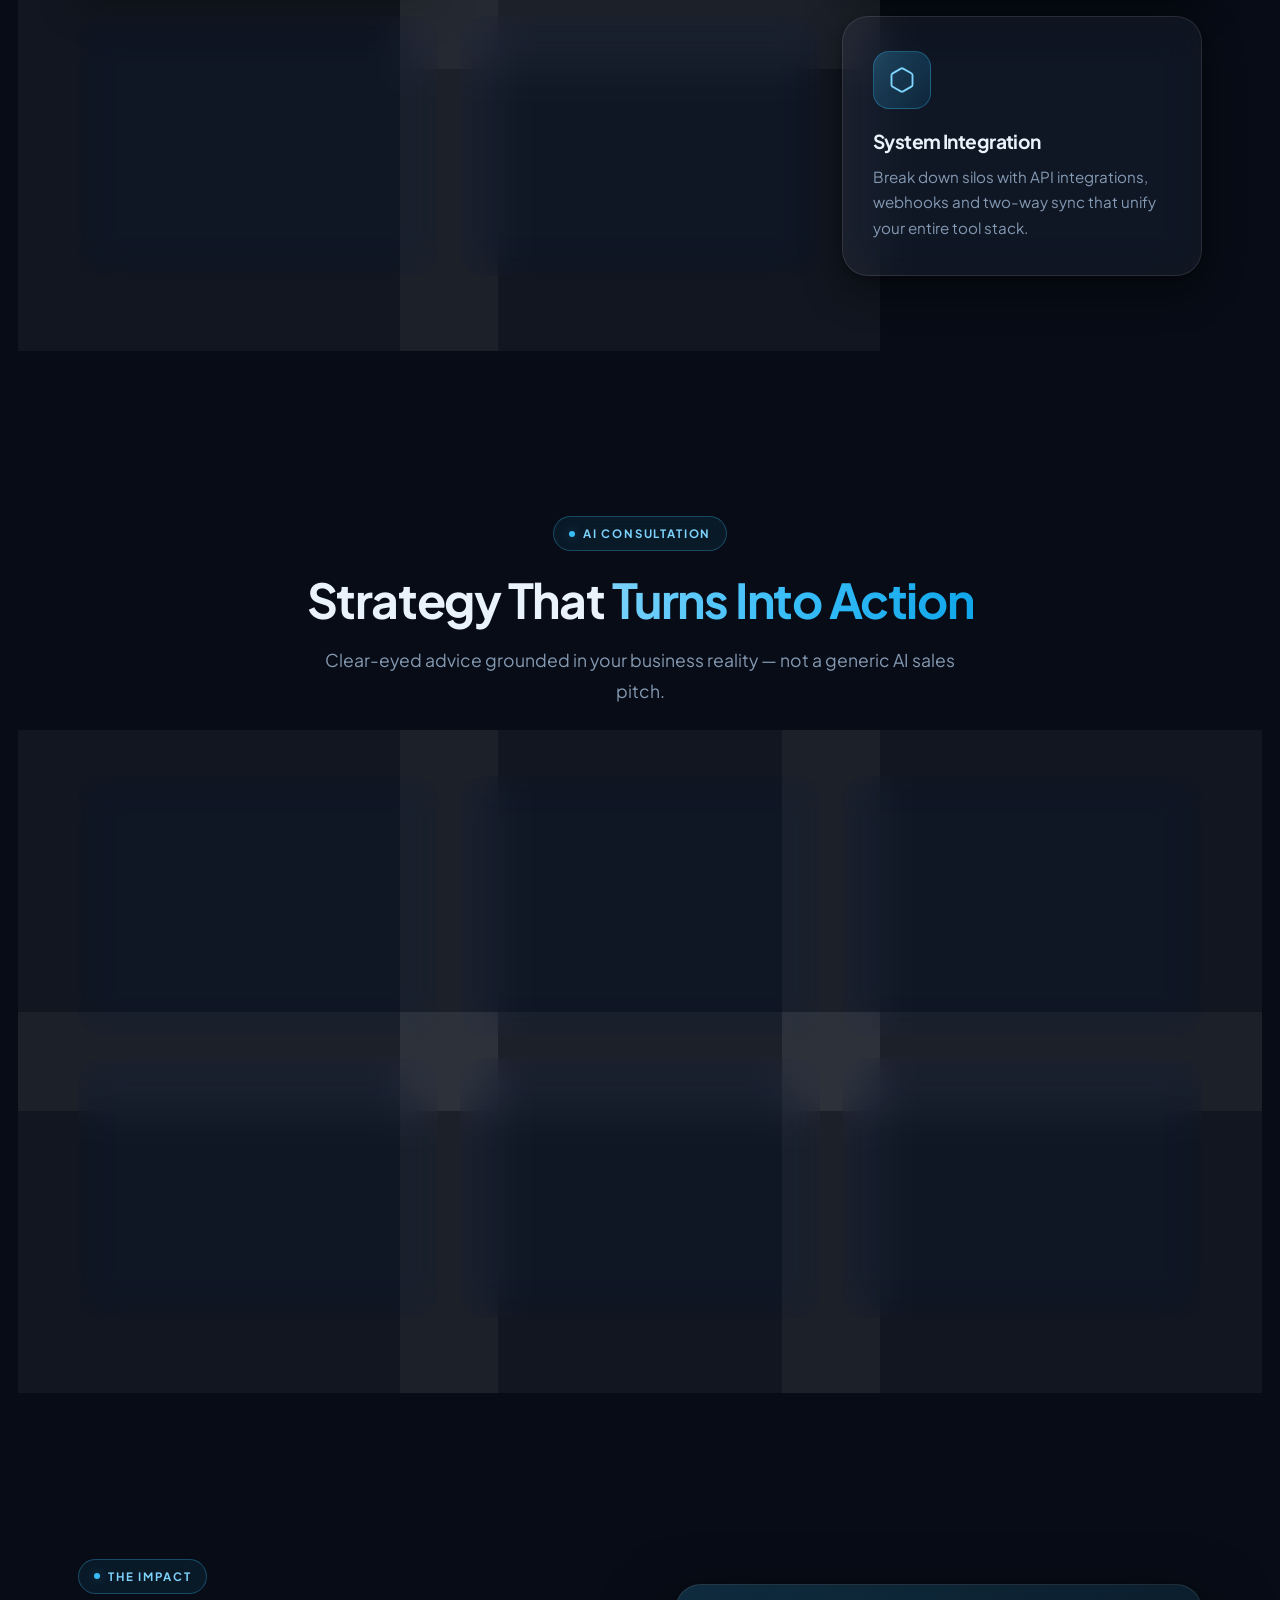
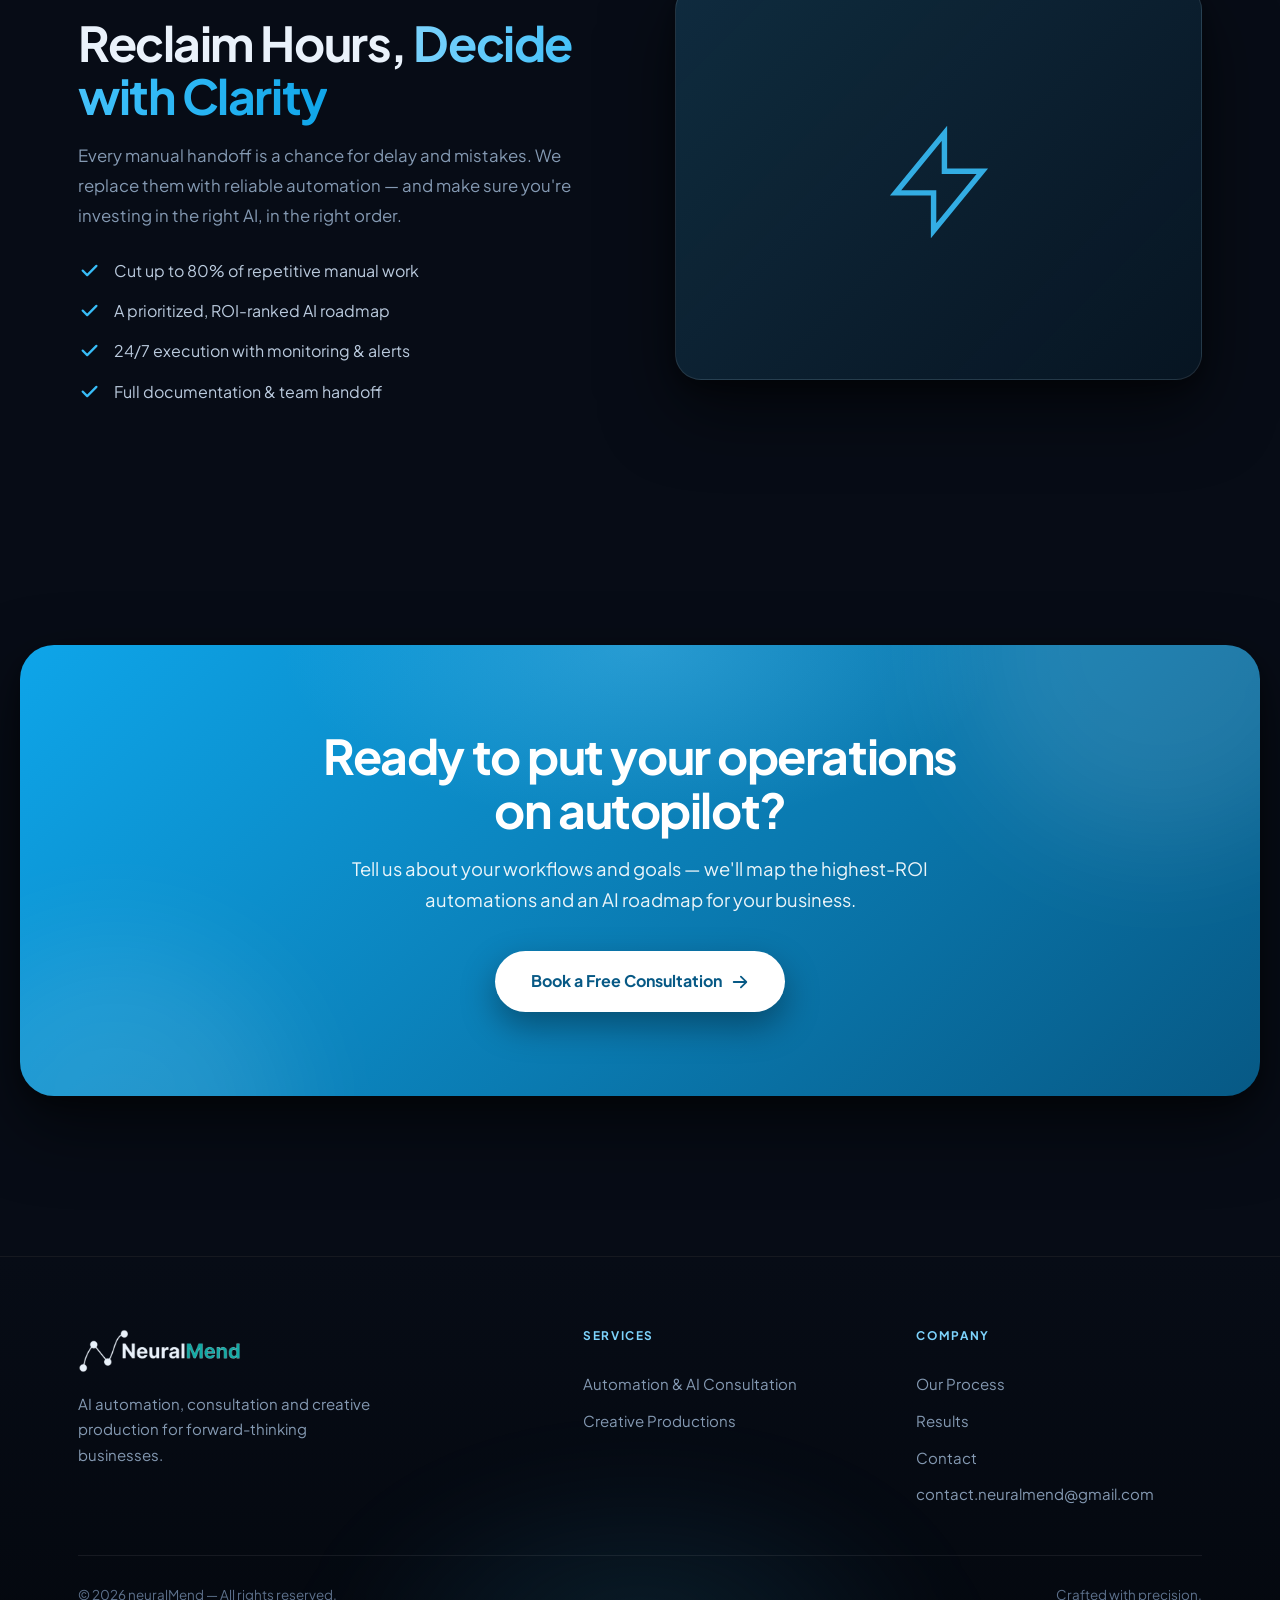
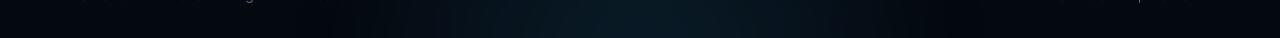
==== commit c77e205e: "Refocus to two services, add dark theme and automation video - Reduce offering to two services: 'Bus" ====
--- a/service-automation.html
+++ b/service-automation.html
@@ -3,8 +3,8 @@
 <head>
   <meta charset="UTF-8" />
   <meta name="viewport" content="width=device-width, initial-scale=1.0" />
-  <title>Business Process Automation — neuralMend</title>
-  <meta name="description" content="Eliminate repetitive manual work with AI-driven business process automation that connects your tools and runs 24/7." />
+  <title>Business Process Automation &amp; AI Consultation — neuralMend</title>
+  <meta name="description" content="AI-driven business process automation paired with expert AI consultation — eliminate manual work and know exactly where AI pays off." />
   <link rel="icon" type="image/png" href="favicon.png" />
   <link rel="preconnect" href="https://fonts.googleapis.com" />
   <link rel="preconnect" href="https://fonts.gstatic.com" crossorigin />
@@ -17,18 +17,15 @@
   <!-- NAV -->
   <nav id="navbar">
     <div class="nav-inner">
-      <a href="index.html" class="nav-logo-link"><img src="logo-mark.png" alt="neuralMend" class="nav-logo-img" /></a>
+      <a href="index.html" class="nav-logo-link"><img src="logo-light.png" alt="neuralMend" class="nav-logo-img" /></a>
       <ul class="nav-links">
         <li>
           <a href="index.html#services">Services
             <svg class="chev" viewBox="0 0 20 20" fill="currentColor"><path fill-rule="evenodd" d="M5.23 7.21a.75.75 0 011.06.02L10 11.17l3.71-3.94a.75.75 0 111.08 1.04l-4.25 4.5a.75.75 0 01-1.08 0l-4.25-4.5a.75.75 0 01.02-1.06z" clip-rule="evenodd"/></svg>
           </a>
           <div class="nav-dropdown">
-            <a href="service-automation.html"><span class="dd-icon"><svg viewBox="0 0 24 24" fill="none" stroke="currentColor" stroke-width="1.6"><path d="M13 10V3L4 14h7v7l9-11h-7z"/></svg></span><span class="dd-text"><strong>Business Process Automation</strong><span>Automate operations with AI</span></span></a>
-            <a href="service-creative.html"><span class="dd-icon"><svg viewBox="0 0 24 24" fill="none" stroke="currentColor" stroke-width="1.6"><path d="M15 8h.01M3 6a2 2 0 012-2h14a2 2 0 012 2v12a2 2 0 01-2 2H5a2 2 0 01-2-2V6z"/><path d="m3 16 5-5c.93-.93 2.07-.93 3 0l5 5"/><path d="m14 14 1-1c.93-.93 2.07-.93 3 0l3 3"/></svg></span><span class="dd-text"><strong>Creative Productions</strong><span>AI marketing content</span></span></a>
-            <a href="service-consultation.html"><span class="dd-icon"><svg viewBox="0 0 24 24" fill="none" stroke="currentColor" stroke-width="1.6"><path d="M21 15a2 2 0 0 1-2 2H7l-4 4V5a2 2 0 0 1 2-2h14a2 2 0 0 1 2 2z"/></svg></span><span class="dd-text"><strong>AI Consultation</strong><span>Strategy & roadmapping</span></span></a>
-            <a href="service-model-training.html"><span class="dd-icon"><svg viewBox="0 0 24 24" fill="none" stroke="currentColor" stroke-width="1.6"><circle cx="12" cy="12" r="3"/><path d="M12 1v4M12 19v4M4.2 4.2l2.8 2.8M17 17l2.8 2.8M1 12h4M19 12h4M4.2 19.8 7 17M17 7l2.8-2.8"/></svg></span><span class="dd-text"><strong>Custom Model Training</strong><span>Models for your business</span></span></a>
-            <a href="service-development.html"><span class="dd-icon"><svg viewBox="0 0 24 24" fill="none" stroke="currentColor" stroke-width="1.6"><path d="m16 18 6-6-6-6M8 6l-6 6 6 6"/></svg></span><span class="dd-text"><strong>Custom AI Development</strong><span>Training, finetuning & more</span></span></a>
+            <a href="service-automation.html"><span class="dd-icon"><svg viewBox="0 0 24 24" fill="none" stroke="currentColor" stroke-width="1.6"><path d="M13 10V3L4 14h7v7l9-11h-7z"/></svg></span><span class="dd-text"><strong>Automation &amp; AI Consultation</strong><span>Automate operations, advise on AI</span></span></a>
+            <a href="service-creative.html"><span class="dd-icon"><svg viewBox="0 0 24 24" fill="none" stroke="currentColor" stroke-width="1.6"><path d="M15 8h.01M3 6a2 2 0 012-2h14a2 2 0 012 2v12a2 2 0 01-2 2H5a2 2 0 01-2-2V6z"/><path d="m3 16 5-5c.93-.93 2.07-.93 3 0l5 5"/><path d="m14 14 1-1c.93-.93 2.07-.93 3 0l3 3"/></svg></span><span class="dd-text"><strong>Creative Productions</strong><span>AI marketing content for business</span></span></a>
           </div>
         </li>
         <li><a href="index.html#process">Process</a></li>
@@ -41,27 +38,32 @@
     </div>
   </nav>
 
-  <!-- PAGE HERO -->
-  <section class="page-hero">
-    <div class="container">
-      <div class="breadcrumb"><a href="index.html">Home</a> <span>/</span> <span>Process Automation</span></div>
-      <div class="hero-badge">Business Process Automation</div>
-      <h1>Automate the <span class="gradient-text">Repetitive.</span><br />Free Your Team for What Matters.</h1>
-      <p class="lead">We design intelligent automation systems that connect your tools, process your data, and run your operations around the clock — so manual busywork stops draining your team.</p>
+  <!-- VIDEO HERO -->
+  <section class="video-hero">
+    <video autoplay muted loop playsinline poster="logo-light.png">
+      <source src="Automationbrandingvideo.mp4" type="video/mp4" />
+    </video>
+    <div class="video-overlay"></div>
+    <div class="container">
+      <div class="breadcrumb"><a href="index.html">Home</a> <span>/</span> <span>Automation &amp; AI Consultation</span></div>
+      <div class="hero-badge">Process Automation &amp; AI Consultation</div>
+      <h1>Automate the Busywork.<br /><span class="gradient-text">Invest in AI with Confidence.</span></h1>
+      <p class="lead">We design intelligent automation that runs your operations around the clock — and give you the expert guidance to know exactly where AI delivers the highest return.</p>
       <div class="hero-actions">
-        <a href="index.html#contact" class="btn-primary">Automate My Business
+        <a href="index.html#contact" class="btn-primary">Book a Free Consultation
           <svg viewBox="0 0 20 20" fill="currentColor"><path fill-rule="evenodd" d="M10.293 3.293a1 1 0 011.414 0l6 6a1 1 0 010 1.414l-6 6a1 1 0 01-1.414-1.414L14.586 11H3a1 1 0 110-2h11.586l-4.293-4.293a1 1 0 010-1.414z" clip-rule="evenodd"/></svg>
         </a>
         <a href="#features" class="btn-ghost">See What's Possible</a>
       </div>
     </div>
-  </section>
-
-  <!-- FEATURES -->
+    <div class="scroll-hint on-dark"><span>Scroll</span><div class="scroll-line"></div></div>
+  </section>
+
+  <!-- AUTOMATION FEATURES -->
   <section class="section" id="features">
     <div class="container">
       <div class="section-header">
-        <div class="tag">What We Build</div>
+        <div class="tag">Process Automation</div>
         <h2>Automation That <span class="gradient-text">Works While You Sleep</span></h2>
         <p>From single-task automations to complex multi-system orchestrations powered by AI.</p>
       </div>
@@ -83,12 +85,12 @@
         </div>
         <div class="feature-card">
           <div class="service-icon"><svg viewBox="0 0 24 24" fill="none" stroke="currentColor" stroke-width="1.6"><path d="M17 21v-2a4 4 0 0 0-4-4H5a4 4 0 0 0-4 4v2"/><circle cx="9" cy="7" r="4"/><path d="M23 21v-2a4 4 0 0 0-3-3.87M16 3.13a4 4 0 0 1 0 7.75"/></svg></div>
-          <h3>Lead & CRM Automation</h3>
+          <h3>Lead &amp; CRM Automation</h3>
           <p>Capture, qualify, enrich and follow up with leads automatically — your sales funnel runs itself.</p>
         </div>
         <div class="feature-card">
           <div class="service-icon"><svg viewBox="0 0 24 24" fill="none" stroke="currentColor" stroke-width="1.6"><rect x="2" y="3" width="20" height="14" rx="2"/><path d="M8 21h8M12 17v4"/></svg></div>
-          <h3>Reporting & Dashboards</h3>
+          <h3>Reporting &amp; Dashboards</h3>
           <p>Automated data aggregation and live dashboards so you always have a real-time pulse on the business.</p>
         </div>
         <div class="feature-card">
@@ -100,19 +102,62 @@
     </div>
   </section>
 
+  <!-- CONSULTATION FEATURES -->
+  <section class="section">
+    <div class="container">
+      <div class="section-header">
+        <div class="tag">AI Consultation</div>
+        <h2>Strategy That <span class="gradient-text">Turns Into Action</span></h2>
+        <p>Clear-eyed advice grounded in your business reality — not a generic AI sales pitch.</p>
+      </div>
+      <div class="feature-grid">
+        <div class="feature-card">
+          <div class="service-icon"><svg viewBox="0 0 24 24" fill="none" stroke="currentColor" stroke-width="1.6"><circle cx="11" cy="11" r="8"/><path d="m21 21-4.3-4.3"/></svg></div>
+          <h3>Opportunity Assessment</h3>
+          <p>We audit your workflows, data and tools to surface where AI delivers the biggest, fastest returns.</p>
+        </div>
+        <div class="feature-card">
+          <div class="service-icon"><svg viewBox="0 0 24 24" fill="none" stroke="currentColor" stroke-width="1.6"><path d="M9 18V5l12-2v13"/><path d="M9 9h12"/><circle cx="6" cy="18" r="3"/></svg></div>
+          <h3>Roadmap &amp; Prioritization</h3>
+          <p>A sequenced plan ranking initiatives by impact, effort and risk — so you know exactly what to do first.</p>
+        </div>
+        <div class="feature-card">
+          <div class="service-icon"><svg viewBox="0 0 24 24" fill="none" stroke="currentColor" stroke-width="1.6"><path d="M22 11.08V12a10 10 0 1 1-5.93-9.14"/><path d="m9 11 3 3L22 4"/></svg></div>
+          <h3>Feasibility &amp; ROI Modeling</h3>
+          <p>Realistic estimates of cost, timeline and return so leadership can make decisions with confidence.</p>
+        </div>
+        <div class="feature-card">
+          <div class="service-icon"><svg viewBox="0 0 24 24" fill="none" stroke="currentColor" stroke-width="1.6"><path d="M12 22s8-4 8-10V5l-8-3-8 3v7c0 6 8 10 8 10z"/></svg></div>
+          <h3>Risk, Privacy &amp; Governance</h3>
+          <p>Data security, compliance and responsible-AI guardrails baked into the strategy from day one.</p>
+        </div>
+        <div class="feature-card">
+          <div class="service-icon"><svg viewBox="0 0 24 24" fill="none" stroke="currentColor" stroke-width="1.6"><path d="M12 2 2 7l10 5 10-5-10-5z"/><path d="m2 17 10 5 10-5M2 12l10 5 10-5"/></svg></div>
+          <h3>Tooling &amp; Vendor Strategy</h3>
+          <p>Build vs. buy, model selection, and a tech stack tailored to your budget, scale and data-privacy needs.</p>
+        </div>
+        <div class="feature-card">
+          <div class="service-icon"><svg viewBox="0 0 24 24" fill="none" stroke="currentColor" stroke-width="1.6"><path d="M17 21v-2a4 4 0 0 0-4-4H5a4 4 0 0 0-4 4v2"/><circle cx="9" cy="7" r="4"/><path d="M23 21v-2a4 4 0 0 0-3-3.87M16 3.13a4 4 0 0 1 0 7.75"/></svg></div>
+          <h3>Team Enablement</h3>
+          <p>Workshops and guidance to upskill your team so AI adoption sticks long after our engagement ends.</p>
+        </div>
+      </div>
+    </div>
+  </section>
+
   <!-- SPLIT -->
   <section class="section">
     <div class="container">
       <div class="split">
         <div class="split-text">
           <div class="tag">The Impact</div>
-          <h2>Reclaim Hours, <span class="gradient-text">Reduce Errors</span></h2>
-          <p>Every manual handoff is a chance for delay and mistakes. We replace them with reliable, auditable automation that scales as you grow.</p>
+          <h2>Reclaim Hours, <span class="gradient-text">Decide with Clarity</span></h2>
+          <p>Every manual handoff is a chance for delay and mistakes. We replace them with reliable automation — and make sure you're investing in the right AI, in the right order.</p>
           <ul class="check-list">
             <li><svg viewBox="0 0 20 20" fill="currentColor"><path fill-rule="evenodd" d="M16.7 5.3a1 1 0 010 1.4l-8 8a1 1 0 01-1.4 0l-4-4a1 1 0 011.4-1.4L8 12.6l7.3-7.3a1 1 0 011.4 0z" clip-rule="evenodd"/></svg> Cut up to 80% of repetitive manual work</li>
-            <li><svg viewBox="0 0 20 20" fill="currentColor"><path fill-rule="evenodd" d="M16.7 5.3a1 1 0 010 1.4l-8 8a1 1 0 01-1.4 0l-4-4a1 1 0 011.4-1.4L8 12.6l7.3-7.3a1 1 0 011.4 0z" clip-rule="evenodd"/></svg> 24/7 execution with monitoring & alerts</li>
-            <li><svg viewBox="0 0 20 20" fill="currentColor"><path fill-rule="evenodd" d="M16.7 5.3a1 1 0 010 1.4l-8 8a1 1 0 01-1.4 0l-4-4a1 1 0 011.4-1.4L8 12.6l7.3-7.3a1 1 0 011.4 0z" clip-rule="evenodd"/></svg> Fewer errors and full audit trails</li>
-            <li><svg viewBox="0 0 20 20" fill="currentColor"><path fill-rule="evenodd" d="M16.7 5.3a1 1 0 010 1.4l-8 8a1 1 0 01-1.4 0l-4-4a1 1 0 011.4-1.4L8 12.6l7.3-7.3a1 1 0 011.4 0z" clip-rule="evenodd"/></svg> Full documentation & team handoff</li>
+            <li><svg viewBox="0 0 20 20" fill="currentColor"><path fill-rule="evenodd" d="M16.7 5.3a1 1 0 010 1.4l-8 8a1 1 0 01-1.4 0l-4-4a1 1 0 011.4-1.4L8 12.6l7.3-7.3a1 1 0 011.4 0z" clip-rule="evenodd"/></svg> A prioritized, ROI-ranked AI roadmap</li>
+            <li><svg viewBox="0 0 20 20" fill="currentColor"><path fill-rule="evenodd" d="M16.7 5.3a1 1 0 010 1.4l-8 8a1 1 0 01-1.4 0l-4-4a1 1 0 011.4-1.4L8 12.6l7.3-7.3a1 1 0 011.4 0z" clip-rule="evenodd"/></svg> 24/7 execution with monitoring &amp; alerts</li>
+            <li><svg viewBox="0 0 20 20" fill="currentColor"><path fill-rule="evenodd" d="M16.7 5.3a1 1 0 010 1.4l-8 8a1 1 0 01-1.4 0l-4-4a1 1 0 011.4-1.4L8 12.6l7.3-7.3a1 1 0 011.4 0z" clip-rule="evenodd"/></svg> Full documentation &amp; team handoff</li>
           </ul>
         </div>
         <div class="split-visual">
@@ -127,8 +172,8 @@
     <div class="cta-band">
       <div class="cta-inner">
         <h2>Ready to put your operations on autopilot?</h2>
-        <p>Tell us about your workflows and we'll map the highest-ROI automations for your business.</p>
-        <a href="index.html#contact" class="btn-light">Start Automating
+        <p>Tell us about your workflows and goals — we'll map the highest-ROI automations and an AI roadmap for your business.</p>
+        <a href="index.html#contact" class="btn-light">Book a Free Consultation
           <svg viewBox="0 0 20 20" fill="currentColor"><path fill-rule="evenodd" d="M10.293 3.293a1 1 0 011.414 0l6 6a1 1 0 010 1.414l-6 6a1 1 0 01-1.414-1.414L14.586 11H3a1 1 0 110-2h11.586l-4.293-4.293a1 1 0 010-1.414z" clip-rule="evenodd"/></svg>
         </a>
       </div>
@@ -140,16 +185,13 @@
     <div class="container">
       <div class="footer-inner">
         <div class="footer-brand">
-          <a href="index.html" class="footer-logo"><img src="logo-mark.png" alt="neuralMend" /></a>
-          <p>Premium AI solutions for forward-thinking businesses. Automation, creative, consultation & custom development.</p>
+          <a href="index.html" class="footer-logo"><img src="logo-light.png" alt="neuralMend" /></a>
+          <p>AI automation, consultation and creative production for forward-thinking businesses.</p>
         </div>
         <div class="footer-col">
           <h4>Services</h4>
-          <a href="service-automation.html">Process Automation</a>
+          <a href="service-automation.html">Automation &amp; AI Consultation</a>
           <a href="service-creative.html">Creative Productions</a>
-          <a href="service-consultation.html">AI Consultation</a>
-          <a href="service-model-training.html">Model Training</a>
-          <a href="service-development.html">AI Development</a>
         </div>
         <div class="footer-col">
           <h4>Company</h4>
--- a/styles.css
+++ b/styles.css
@@ -1,45 +1,40 @@
 /* ════════════════════════════════════════════════
-   neuralMend — Premium Glass Theme
-   Light-blue glassmorphism design system
+   neuralMend — Premium Dark Theme
+   Deep-navy glassmorphism · sky-blue accents
    ════════════════════════════════════════════════ */
 
 *, *::before, *::after { box-sizing: border-box; margin: 0; padding: 0; }
 
 :root {
-  /* ─── Brand: Light Blue ─── */
-  --blue:        #2E9BE6;
-  --blue-light:  #5FB8F2;
-  --blue-bright: #38BDF8;
-  --blue-deep:   #0F76C7;
-  --blue-ink:    #0B2A4A;
-  --blue-dim:    rgba(46,155,230,0.08);
-  --blue-glow:   rgba(56,189,248,0.35);
-
-  /* ─── Surfaces ─── */
-  --bg:          #EAF4FD;
-  --bg-2:        #DCEEFB;
-  --bg-3:        #F2F9FF;
-  --bg-deep:     #08203A;
-  --bg-deep-2:   #0B2A4A;
-
-  /* ─── Glass ─── */
-  --glass:        rgba(255,255,255,0.55);
-  --glass-strong: rgba(255,255,255,0.72);
-  --glass-soft:   rgba(255,255,255,0.35);
-  --glass-dark:   rgba(255,255,255,0.06);
-  --glass-border: rgba(255,255,255,0.65);
-  --glass-border-dark: rgba(255,255,255,0.12);
+  /* ─── Brand: Sky Blue ─── */
+  --blue:        #38BDF8;
+  --blue-light:  #7DD3FC;
+  --blue-bright: #56C7FB;
+  --blue-deep:   #0EA5E9;
+  --blue-dim:    rgba(56,189,248,0.10);
+  --blue-glow:   rgba(56,189,248,0.45);
+
+  /* ─── Surfaces (dark) ─── */
+  --bg:          #070C16;
+  --bg-2:        #0A111F;
+  --elev-1:      #0E1626;
+  --elev-2:      #131F33;
+
+  /* ─── Glass on dark ─── */
+  --glass:        rgba(255,255,255,0.045);
+  --glass-strong: rgba(255,255,255,0.085);
+  --glass-soft:   rgba(255,255,255,0.028);
+  --glass-border: rgba(255,255,255,0.10);
+  --glass-border-hi: rgba(125,211,252,0.35);
 
   /* ─── Text ─── */
-  --text:        #2C4257;
-  --text-dim:    #5E7488;
-  --text-faint:  #94A8BA;
-  --heading:     #0B2A4A;
-  --on-dark:     #EAF4FD;
-  --on-dark-dim: #8FB2D4;
-
-  --border:      rgba(11,42,74,0.08);
-  --border-mid:  rgba(11,42,74,0.13);
+  --heading:     #EAF2FB;
+  --text:        #BACADD;
+  --text-dim:    #8499B2;
+  --text-faint:  #5D718C;
+
+  --border:      rgba(255,255,255,0.07);
+  --border-mid:  rgba(255,255,255,0.12);
 
   --radius-sm:   12px;
   --radius:      18px;
@@ -50,10 +45,10 @@
   --spring:      cubic-bezier(0.34, 1.56, 0.64, 1);
   --t:           0.25s;
 
-  --shadow-sm:   0 2px 8px rgba(11,42,74,0.06);
-  --shadow:      0 10px 30px rgba(11,42,74,0.08), 0 2px 8px rgba(11,42,74,0.04);
-  --shadow-lg:   0 24px 60px rgba(11,42,74,0.12), 0 6px 16px rgba(11,42,74,0.06);
-  --shadow-glow: 0 12px 40px rgba(46,155,230,0.28);
+  --shadow-sm:   0 2px 10px rgba(0,0,0,0.35);
+  --shadow:      0 14px 40px rgba(0,0,0,0.45), 0 2px 8px rgba(0,0,0,0.3);
+  --shadow-lg:   0 30px 70px rgba(0,0,0,0.55), 0 8px 20px rgba(0,0,0,0.35);
+  --shadow-glow: 0 16px 50px rgba(56,189,248,0.30);
 }
 
 html { scroll-behavior: smooth; }
@@ -63,53 +58,53 @@
   background: var(--bg);
   color: var(--text);
   font-family: 'Plus Jakarta Sans', sans-serif;
-  font-size: 16px;
-  line-height: 1.6;
+  font-size: 16.5px;
+  line-height: 1.65;
   overflow-x: hidden;
   -webkit-font-smoothing: antialiased;
 }
 
-/* ─── Ambient page background (floating gradient orbs) ─── */
+/* ─── Ambient page background ─── */
 .page-bg {
   position: fixed;
   inset: 0;
   z-index: -2;
   overflow: hidden;
   background:
-    radial-gradient(1200px 700px at 80% -5%, #CFE8FB 0%, transparent 55%),
-    radial-gradient(1000px 600px at 0% 100%, #D8ECFC 0%, transparent 50%),
-    linear-gradient(180deg, #F2F9FF 0%, #E2F0FC 45%, #E9F4FD 100%);
+    radial-gradient(1100px 650px at 82% -8%, rgba(14,90,150,0.40) 0%, transparent 55%),
+    radial-gradient(900px 600px at 0% 105%, rgba(20,60,120,0.35) 0%, transparent 50%),
+    linear-gradient(180deg, #070C16 0%, #08101E 50%, #060A12 100%);
 }
 .page-bg::before,
 .page-bg::after {
   content: '';
   position: absolute;
   border-radius: 50%;
-  filter: blur(80px);
-  opacity: 0.55;
+  filter: blur(90px);
+  opacity: 0.5;
 }
 .page-bg::before {
-  width: 540px; height: 540px;
-  top: -120px; right: -80px;
-  background: radial-gradient(circle, rgba(56,189,248,0.55), transparent 70%);
-  animation: float1 18s ease-in-out infinite;
+  width: 560px; height: 560px;
+  top: -140px; right: -90px;
+  background: radial-gradient(circle, rgba(56,189,248,0.45), transparent 70%);
+  animation: float1 20s ease-in-out infinite;
 }
 .page-bg::after {
-  width: 460px; height: 460px;
-  bottom: -140px; left: -60px;
-  background: radial-gradient(circle, rgba(46,155,230,0.45), transparent 70%);
-  animation: float2 22s ease-in-out infinite;
-}
-
-::-webkit-scrollbar { width: 9px; }
-::-webkit-scrollbar-track { background: transparent; }
+  width: 480px; height: 480px;
+  bottom: -160px; left: -80px;
+  background: radial-gradient(circle, rgba(14,165,233,0.40), transparent 70%);
+  animation: float2 24s ease-in-out infinite;
+}
+
+::-webkit-scrollbar { width: 10px; }
+::-webkit-scrollbar-track { background: #060A12; }
 ::-webkit-scrollbar-thumb {
-  background: linear-gradient(180deg, var(--blue-light), var(--blue));
+  background: linear-gradient(180deg, var(--blue), var(--blue-deep));
   border-radius: 10px;
-  border: 2px solid var(--bg);
-}
-
-::selection { background: rgba(56,189,248,0.25); color: var(--heading); }
+  border: 2px solid #060A12;
+}
+
+::selection { background: rgba(56,189,248,0.3); color: #fff; }
 
 /* ─── Typography ─── */
 h1, h2, h3, h4 {
@@ -124,7 +119,7 @@
 p  { font-weight: 400; }
 
 .gradient-text {
-  background: linear-gradient(120deg, var(--blue-deep) 0%, var(--blue-bright) 55%, var(--blue-light) 100%);
+  background: linear-gradient(110deg, var(--blue-light) 0%, var(--blue) 50%, var(--blue-deep) 100%);
   -webkit-background-clip: text;
   background-clip: text;
   -webkit-text-fill-color: transparent;
@@ -134,36 +129,36 @@
 .container { max-width: 1180px; margin: 0 auto; padding: 0 28px; }
 .section   { padding: 120px 0; position: relative; }
 
-.section-header { max-width: 660px; margin: 0 auto 70px; text-align: center; }
-.section-header p { color: var(--text-dim); margin-top: 16px; font-size: 1.05rem; line-height: 1.75; }
-.section-header.light h2 { color: #fff; }
-.section-header.light p  { color: var(--on-dark-dim); }
+.section-header { max-width: 680px; margin: 0 auto 70px; text-align: center; }
+.section-header h2 { color: var(--heading); }
+.section-header p { color: var(--text-dim); margin-top: 18px; font-size: 1.1rem; line-height: 1.75; }
+.section-header.light h2 { color: var(--heading); }
+.section-header.light p  { color: var(--text-dim); }
 
 /* ─── Tag / Eyebrow ─── */
 .tag {
   display: inline-flex;
   align-items: center;
   gap: 8px;
-  font-size: 0.7rem;
+  font-size: 0.72rem;
   font-weight: 700;
   letter-spacing: 0.16em;
   text-transform: uppercase;
-  color: var(--blue-deep);
-  border: 1px solid rgba(46,155,230,0.28);
-  background: rgba(255,255,255,0.5);
+  color: var(--blue-light);
+  border: 1px solid rgba(56,189,248,0.30);
+  background: rgba(56,189,248,0.08);
   backdrop-filter: blur(10px);
   -webkit-backdrop-filter: blur(10px);
   padding: 7px 15px;
   border-radius: 100px;
-  margin-bottom: 20px;
-  box-shadow: var(--shadow-sm);
+  margin-bottom: 22px;
 }
 .tag::before {
   content: '';
   width: 6px; height: 6px;
   border-radius: 50%;
-  background: var(--blue-bright);
-  box-shadow: 0 0 10px var(--blue-glow);
+  background: var(--blue);
+  box-shadow: 0 0 12px var(--blue-glow);
 }
 
 /* ════════════════ NAVBAR ════════════════ */
@@ -180,10 +175,10 @@
 }
 #navbar.scrolled {
   top: 10px;
-  background: rgba(255,255,255,0.6);
+  background: rgba(10,17,31,0.72);
   backdrop-filter: blur(22px) saturate(160%);
   -webkit-backdrop-filter: blur(22px) saturate(160%);
-  border-color: var(--glass-border);
+  border-color: var(--border-mid);
   box-shadow: var(--shadow);
 }
 
@@ -214,13 +209,13 @@
   gap: 5px;
   color: var(--text-dim);
   text-decoration: none;
-  font-size: 0.86rem;
+  font-size: 0.9rem;
   font-weight: 600;
-  padding: 9px 15px;
+  padding: 10px 16px;
   border-radius: 100px;
   transition: color var(--t), background var(--t);
 }
-.nav-links > li > a:hover { color: var(--heading); background: rgba(46,155,230,0.09); }
+.nav-links > li > a:hover { color: #fff; background: rgba(56,189,248,0.12); }
 .nav-links .chev { width: 13px; height: 13px; transition: transform var(--t); }
 .nav-links li:hover .chev { transform: rotate(180deg); }
 
@@ -230,12 +225,12 @@
   top: calc(100% + 10px);
   left: 50%;
   transform: translateX(-50%) translateY(8px);
-  width: 320px;
+  width: 340px;
   padding: 10px;
-  background: rgba(255,255,255,0.75);
+  background: rgba(14,22,38,0.92);
   backdrop-filter: blur(24px) saturate(170%);
   -webkit-backdrop-filter: blur(24px) saturate(170%);
-  border: 1px solid var(--glass-border);
+  border: 1px solid var(--border-mid);
   border-radius: var(--radius);
   box-shadow: var(--shadow-lg);
   opacity: 0;
@@ -251,38 +246,39 @@
   display: flex;
   align-items: center;
   gap: 13px;
-  padding: 11px 12px;
+  padding: 12px;
   border-radius: 13px;
   text-decoration: none;
   transition: background var(--t);
 }
-.nav-dropdown a:hover { background: rgba(46,155,230,0.1); }
+.nav-dropdown a:hover { background: rgba(56,189,248,0.12); }
 .dd-icon {
-  width: 36px; height: 36px;
+  width: 38px; height: 38px;
   flex-shrink: 0;
   display: flex; align-items: center; justify-content: center;
-  border-radius: 10px;
-  background: linear-gradient(135deg, rgba(56,189,248,0.18), rgba(46,155,230,0.1));
-  color: var(--blue-deep);
+  border-radius: 11px;
+  background: linear-gradient(135deg, rgba(56,189,248,0.22), rgba(14,165,233,0.1));
+  border: 1px solid rgba(56,189,248,0.2);
+  color: var(--blue-light);
 }
 .dd-icon svg { width: 18px; height: 18px; }
-.dd-text strong { display: block; font-size: 0.84rem; color: var(--heading); font-weight: 700; }
-.dd-text span   { display: block; font-size: 0.72rem; color: var(--text-dim); margin-top: 1px; }
+.dd-text strong { display: block; font-size: 0.88rem; color: var(--heading); font-weight: 700; }
+.dd-text span   { display: block; font-size: 0.74rem; color: var(--text-dim); margin-top: 1px; }
 
 .nav-cta {
   margin-left: 8px;
   display: inline-flex !important;
   align-items: center;
   gap: 7px;
-  color: #fff !important;
-  background: linear-gradient(135deg, var(--blue) 0%, var(--blue-deep) 100%) !important;
-  padding: 10px 20px !important;
+  color: #04121F !important;
+  background: linear-gradient(135deg, var(--blue-light) 0%, var(--blue) 100%) !important;
+  padding: 11px 22px !important;
   border-radius: 100px !important;
   font-weight: 700 !important;
-  box-shadow: 0 6px 18px rgba(46,155,230,0.35);
+  box-shadow: 0 8px 22px rgba(56,189,248,0.35);
   transition: transform var(--t), box-shadow var(--t) !important;
 }
-.nav-cta:hover { transform: translateY(-2px); box-shadow: 0 10px 26px rgba(46,155,230,0.45); background: linear-gradient(135deg, var(--blue) 0%, var(--blue-deep) 100%) !important; }
+.nav-cta:hover { transform: translateY(-2px); box-shadow: 0 12px 30px rgba(56,189,248,0.5); }
 
 .hamburger { display: none; flex-direction: column; gap: 5px; background: none; border: none; cursor: pointer; padding: 10px; }
 .hamburger span { display: block; width: 22px; height: 2px; background: var(--heading); border-radius: 2px; transition: var(--t); }
@@ -292,19 +288,19 @@
   display: inline-flex;
   align-items: center;
   gap: 9px;
-  background: linear-gradient(135deg, var(--blue) 0%, var(--blue-deep) 100%);
-  color: #fff;
+  background: linear-gradient(135deg, var(--blue-light) 0%, var(--blue-deep) 100%);
+  color: #04121F;
   font-family: inherit;
   font-weight: 700;
-  font-size: 0.92rem;
-  padding: 15px 30px;
+  font-size: 0.95rem;
+  padding: 16px 32px;
   border-radius: 100px;
   text-decoration: none;
   border: none;
   cursor: pointer;
   position: relative;
   overflow: hidden;
-  box-shadow: 0 10px 28px rgba(46,155,230,0.35);
+  box-shadow: 0 12px 32px rgba(56,189,248,0.35);
   transition: transform var(--t), box-shadow var(--t);
 }
 .btn-primary::after {
@@ -312,10 +308,10 @@
   position: absolute;
   top: 0; left: -100%;
   width: 100%; height: 100%;
-  background: linear-gradient(90deg, transparent, rgba(255,255,255,0.35), transparent);
+  background: linear-gradient(90deg, transparent, rgba(255,255,255,0.45), transparent);
   transition: left 0.6s var(--ease);
 }
-.btn-primary:hover { transform: translateY(-2px); box-shadow: 0 16px 36px rgba(46,155,230,0.45); }
+.btn-primary:hover { transform: translateY(-2px); box-shadow: 0 18px 42px rgba(56,189,248,0.5); }
 .btn-primary:hover::after { left: 100%; }
 .btn-primary:active { transform: translateY(0); }
 .btn-primary svg { width: 17px; height: 17px; }
@@ -324,21 +320,20 @@
   display: inline-flex;
   align-items: center;
   gap: 9px;
-  background: rgba(255,255,255,0.5);
-  backdrop-filter: blur(10px);
-  -webkit-backdrop-filter: blur(10px);
+  background: var(--glass-strong);
+  backdrop-filter: blur(12px);
+  -webkit-backdrop-filter: blur(12px);
   color: var(--heading);
   font-family: inherit;
   font-weight: 600;
-  font-size: 0.92rem;
-  padding: 15px 30px;
+  font-size: 0.95rem;
+  padding: 16px 32px;
   border-radius: 100px;
   text-decoration: none;
-  border: 1px solid var(--glass-border);
-  box-shadow: var(--shadow-sm);
-  transition: transform var(--t), box-shadow var(--t), border-color var(--t);
-}
-.btn-ghost:hover { transform: translateY(-2px); box-shadow: var(--shadow); border-color: rgba(46,155,230,0.4); }
+  border: 1px solid var(--border-mid);
+  transition: transform var(--t), box-shadow var(--t), border-color var(--t), background var(--t);
+}
+.btn-ghost:hover { transform: translateY(-2px); border-color: var(--glass-border-hi); background: rgba(56,189,248,0.12); }
 .btn-ghost svg { width: 17px; height: 17px; }
 
 .btn-full { width: 100%; justify-content: center; }
@@ -363,14 +358,14 @@
   overflow: hidden;
 }
 .hero-bg { position: absolute; inset: 0; }
-#particleCanvas { position: absolute; inset: 0; width: 100%; height: 100%; opacity: 0.7; }
+#particleCanvas { position: absolute; inset: 0; width: 100%; height: 100%; opacity: 0.8; }
 .hero-bg::after {
   content: '';
   position: absolute;
   inset: 0;
   background-image:
-    linear-gradient(rgba(11,42,74,0.04) 1px, transparent 1px),
-    linear-gradient(90deg, rgba(11,42,74,0.04) 1px, transparent 1px);
+    linear-gradient(rgba(125,211,252,0.045) 1px, transparent 1px),
+    linear-gradient(90deg, rgba(125,211,252,0.045) 1px, transparent 1px);
   background-size: 64px 64px;
   mask-image: radial-gradient(ellipse 75% 70% at 50% 45%, black 20%, transparent 100%);
   -webkit-mask-image: radial-gradient(ellipse 75% 70% at 50% 45%, black 20%, transparent 100%);
@@ -380,7 +375,7 @@
   position: relative;
   z-index: 2;
   text-align: center;
-  max-width: 880px;
+  max-width: 900px;
   padding: 120px 28px 0;
 }
 
@@ -388,35 +383,34 @@
   display: inline-flex;
   align-items: center;
   gap: 9px;
-  font-size: 0.72rem;
+  font-size: 0.74rem;
   font-weight: 700;
   letter-spacing: 0.14em;
   text-transform: uppercase;
-  color: var(--blue-deep);
-  border: 1px solid var(--glass-border);
-  background: rgba(255,255,255,0.55);
+  color: var(--blue-light);
+  border: 1px solid var(--border-mid);
+  background: var(--glass-strong);
   backdrop-filter: blur(14px);
   -webkit-backdrop-filter: blur(14px);
   padding: 9px 18px;
   border-radius: 100px;
   margin-bottom: 34px;
-  box-shadow: var(--shadow-sm);
 }
 .hero-badge::before {
   content: '';
   width: 7px; height: 7px;
-  background: var(--blue-bright);
+  background: var(--blue);
   border-radius: 50%;
-  box-shadow: 0 0 12px var(--blue-glow);
+  box-shadow: 0 0 14px var(--blue-glow);
   animation: pulse 2s ease-in-out infinite;
 }
 
 .hero-title { margin-bottom: 24px; }
 
 .hero-sub {
-  font-size: 1.15rem;
+  font-size: 1.2rem;
   color: var(--text-dim);
-  max-width: 560px;
+  max-width: 600px;
   margin: 0 auto 44px;
   line-height: 1.8;
 }
@@ -433,28 +427,28 @@
   display: flex;
   align-items: center;
   justify-content: center;
-  background: rgba(255,255,255,0.5);
+  background: var(--glass);
   backdrop-filter: blur(20px) saturate(150%);
   -webkit-backdrop-filter: blur(20px) saturate(150%);
   border: 1px solid var(--glass-border);
   border-radius: var(--radius);
   overflow: hidden;
-  max-width: 540px;
+  max-width: 560px;
   margin: 0 auto;
   box-shadow: var(--shadow);
 }
-.metric { flex: 1; text-align: center; padding: 22px 18px; }
+.metric { flex: 1; text-align: center; padding: 24px 18px; }
 .metric-num {
   display: block;
-  font-size: 1.9rem;
+  font-size: 2rem;
   font-weight: 800;
   letter-spacing: -0.03em;
   line-height: 1;
-  background: linear-gradient(120deg, var(--blue-deep), var(--blue-bright));
+  background: linear-gradient(120deg, var(--blue-light), var(--blue));
   -webkit-background-clip: text; background-clip: text; -webkit-text-fill-color: transparent;
 }
-.metric-label { display: block; font-size: 0.74rem; color: var(--text-dim); margin-top: 6px; font-weight: 500; }
-.metric-divider { width: 1px; height: 38px; background: var(--border-mid); flex-shrink: 0; }
+.metric-label { display: block; font-size: 0.76rem; color: var(--text-dim); margin-top: 7px; font-weight: 500; }
+.metric-divider { width: 1px; height: 40px; background: var(--border-mid); flex-shrink: 0; }
 
 .scroll-hint {
   position: absolute;
@@ -475,8 +469,10 @@
 /* ════════════════ SERVICES (home) ════════════════ */
 .services-grid {
   display: grid;
-  grid-template-columns: repeat(3, 1fr);
-  gap: 22px;
+  grid-template-columns: repeat(2, 1fr);
+  gap: 24px;
+  max-width: 940px;
+  margin: 0 auto;
 }
 
 .service-card {
@@ -488,7 +484,7 @@
   -webkit-backdrop-filter: blur(20px) saturate(150%);
   border: 1px solid var(--glass-border);
   border-radius: var(--radius-lg);
-  padding: 34px 30px;
+  padding: 40px 36px;
   text-decoration: none;
   overflow: hidden;
   box-shadow: var(--shadow);
@@ -498,45 +494,45 @@
   content: '';
   position: absolute;
   top: -40%; left: -10%;
-  width: 60%; height: 80%;
-  background: radial-gradient(circle, rgba(56,189,248,0.18), transparent 70%);
+  width: 70%; height: 90%;
+  background: radial-gradient(circle, rgba(56,189,248,0.22), transparent 70%);
   opacity: 0;
   transition: opacity var(--t);
 }
 .service-card:hover {
-  transform: translateY(-7px);
+  transform: translateY(-8px);
   box-shadow: var(--shadow-lg);
-  border-color: rgba(56,189,248,0.5);
+  border-color: var(--glass-border-hi);
 }
 .service-card:hover::before { opacity: 1; }
 
 .service-icon {
-  width: 54px; height: 54px;
+  width: 58px; height: 58px;
   display: flex; align-items: center; justify-content: center;
-  border-radius: 15px;
-  background: linear-gradient(135deg, rgba(56,189,248,0.2), rgba(46,155,230,0.12));
-  border: 1px solid rgba(56,189,248,0.25);
-  color: var(--blue-deep);
-  margin-bottom: 22px;
+  border-radius: 16px;
+  background: linear-gradient(135deg, rgba(56,189,248,0.25), rgba(14,165,233,0.12));
+  border: 1px solid rgba(56,189,248,0.3);
+  color: var(--blue-light);
+  margin-bottom: 24px;
   position: relative; z-index: 1;
   transition: transform var(--t) var(--spring);
 }
 .service-card:hover .service-icon { transform: scale(1.08) rotate(-4deg); }
-.service-icon svg { width: 26px; height: 26px; stroke-width: 1.6; }
-
-.service-card h3 { color: var(--heading); font-size: 1.22rem; margin-bottom: 11px; position: relative; z-index: 1; }
-.service-card p  { color: var(--text-dim); font-size: 0.92rem; line-height: 1.65; margin-bottom: 22px; position: relative; z-index: 1; flex-grow: 1; }
-
-.service-list { list-style: none; display: flex; flex-direction: column; gap: 9px; margin-bottom: 24px; position: relative; z-index: 1; }
-.service-list li { font-size: 0.85rem; color: var(--text-dim); padding-left: 24px; position: relative; line-height: 1.45; }
+.service-icon svg { width: 28px; height: 28px; stroke-width: 1.6; }
+
+.service-card h3 { color: var(--heading); font-size: 1.4rem; margin-bottom: 13px; position: relative; z-index: 1; }
+.service-card p  { color: var(--text-dim); font-size: 0.98rem; line-height: 1.7; margin-bottom: 24px; position: relative; z-index: 1; flex-grow: 1; }
+
+.service-list { list-style: none; display: flex; flex-direction: column; gap: 11px; margin-bottom: 28px; position: relative; z-index: 1; }
+.service-list li { font-size: 0.92rem; color: var(--text); padding-left: 26px; position: relative; line-height: 1.5; }
 .service-list li::before {
   content: '';
   position: absolute;
   left: 0; top: 3px;
-  width: 15px; height: 15px;
+  width: 17px; height: 17px;
   border-radius: 50%;
-  background: rgba(56,189,248,0.15);
-  background-image: url("data:image/svg+xml,%3Csvg xmlns='http://www.w3.org/2000/svg' width='10' height='10' viewBox='0 0 20 20' fill='%230F76C7'%3E%3Cpath fill-rule='evenodd' d='M16.7 5.3a1 1 0 010 1.4l-8 8a1 1 0 01-1.4 0l-4-4a1 1 0 011.4-1.4L8 12.6l7.3-7.3a1 1 0 011.4 0z' clip-rule='evenodd'/%3E%3C/svg%3E");
+  background: rgba(56,189,248,0.18);
+  background-image: url("data:image/svg+xml,%3Csvg xmlns='http://www.w3.org/2000/svg' width='11' height='11' viewBox='0 0 20 20' fill='%2356C7FB'%3E%3Cpath fill-rule='evenodd' d='M16.7 5.3a1 1 0 010 1.4l-8 8a1 1 0 01-1.4 0l-4-4a1 1 0 011.4-1.4L8 12.6l7.3-7.3a1 1 0 011.4 0z' clip-rule='evenodd'/%3E%3C/svg%3E");
   background-repeat: no-repeat;
   background-position: center;
 }
@@ -546,27 +542,27 @@
   display: inline-flex;
   align-items: center;
   gap: 7px;
-  font-size: 0.88rem;
+  font-size: 0.95rem;
   font-weight: 700;
-  color: var(--blue-deep);
+  color: var(--blue-light);
   position: relative; z-index: 1;
 }
 .service-link svg { width: 16px; height: 16px; transition: transform var(--t); }
-.service-card:hover .service-link svg { transform: translateX(4px); }
+.service-card:hover .service-link svg { transform: translateX(5px); }
 
 .service-badge {
   position: absolute;
-  top: 22px; right: 22px;
+  top: 24px; right: 24px;
   font-size: 0.62rem;
   font-weight: 700;
   letter-spacing: 0.08em;
   text-transform: uppercase;
-  color: #fff;
-  background: linear-gradient(135deg, var(--blue), var(--blue-deep));
-  padding: 4px 11px;
+  color: #04121F;
+  background: linear-gradient(135deg, var(--blue-light), var(--blue));
+  padding: 5px 12px;
   border-radius: 100px;
   z-index: 2;
-  box-shadow: 0 4px 12px rgba(46,155,230,0.4);
+  box-shadow: 0 6px 16px rgba(56,189,248,0.4);
 }
 
 /* ════════════════ PROCESS ════════════════ */
@@ -577,34 +573,29 @@
 }
 .step {
   position: relative;
-  padding: 30px 26px;
+  padding: 32px 28px;
   background: var(--glass-soft);
   backdrop-filter: blur(16px);
   -webkit-backdrop-filter: blur(16px);
   border: 1px solid var(--glass-border);
   border-radius: var(--radius);
-  box-shadow: var(--shadow-sm);
-  transition: transform var(--t), box-shadow var(--t);
-}
-.step:hover { transform: translateY(-5px); box-shadow: var(--shadow); }
+  transition: transform var(--t), box-shadow var(--t), border-color var(--t);
+}
+.step:hover { transform: translateY(-6px); box-shadow: var(--shadow); border-color: var(--glass-border-hi); }
 .step-number {
-  font-size: 2.4rem;
+  font-size: 2.6rem;
   font-weight: 800;
   letter-spacing: -0.04em;
   line-height: 1;
   margin-bottom: 16px;
-  background: linear-gradient(135deg, var(--blue-bright), rgba(46,155,230,0.25));
+  background: linear-gradient(135deg, var(--blue-light), rgba(56,189,248,0.3));
   -webkit-background-clip: text; background-clip: text; -webkit-text-fill-color: transparent;
 }
-.step-content h3 { color: var(--heading); margin-bottom: 9px; font-size: 1.1rem; }
-.step-content p  { color: var(--text-dim); font-size: 0.88rem; line-height: 1.65; }
+.step-content h3 { color: var(--heading); margin-bottom: 10px; font-size: 1.15rem; }
+.step-content p  { color: var(--text-dim); font-size: 0.92rem; line-height: 1.65; }
 
 /* ════════════════ STACK ════════════════ */
-.stack-grid {
-  display: grid;
-  grid-template-columns: repeat(4, 1fr);
-  gap: 16px;
-}
+.stack-grid { display: grid; grid-template-columns: repeat(4, 1fr); gap: 16px; }
 .stack-item {
   background: var(--glass);
   backdrop-filter: blur(16px);
@@ -613,133 +604,128 @@
   border-radius: var(--radius);
   padding: 28px 18px;
   display: flex; flex-direction: column; align-items: center; gap: 14px;
-  box-shadow: var(--shadow-sm);
   transition: transform var(--t), box-shadow var(--t), border-color var(--t);
 }
-.stack-item:hover { transform: translateY(-4px); box-shadow: var(--shadow); border-color: rgba(56,189,248,0.4); }
+.stack-item:hover { transform: translateY(-4px); box-shadow: var(--shadow); border-color: var(--glass-border-hi); }
 .stack-logo { width: 42px; height: 42px; }
 .stack-logo svg { width: 100%; height: 100%; }
-.stack-item span { font-size: 0.82rem; font-weight: 600; color: var(--text-dim); }
-
-/* ════════════════ DARK SECTION ════════════════ */
+.stack-item span { font-size: 0.84rem; font-weight: 600; color: var(--text-dim); }
+
+/* ════════════════ ELEVATED PANEL (results / contact) ════════════════ */
 .section-dark {
-  background: linear-gradient(160deg, var(--bg-deep) 0%, var(--bg-deep-2) 100%);
+  background:
+    radial-gradient(700px 380px at 85% 0%, rgba(56,189,248,0.14), transparent 60%),
+    linear-gradient(165deg, var(--elev-1) 0%, var(--bg-2) 100%);
+  border: 1px solid var(--border-mid);
   border-radius: var(--radius-xl);
   margin: 0 20px;
   overflow: hidden;
   position: relative;
-}
-.section-dark::before {
-  content: '';
-  position: absolute;
-  top: -30%; right: -10%;
-  width: 600px; height: 600px;
-  background: radial-gradient(circle, rgba(56,189,248,0.18), transparent 65%);
-  filter: blur(40px);
+  box-shadow: var(--shadow-lg);
 }
 .section-dark .container { position: relative; z-index: 1; }
 
 /* ─── Results ─── */
 .results-grid { display: grid; grid-template-columns: repeat(4, 1fr); gap: 18px; }
 .result-card {
-  background: var(--glass-dark);
+  background: var(--glass);
   backdrop-filter: blur(14px);
   -webkit-backdrop-filter: blur(14px);
-  border: 1px solid var(--glass-border-dark);
+  border: 1px solid var(--glass-border);
   border-radius: var(--radius);
-  padding: 34px 26px;
+  padding: 36px 28px;
   transition: transform var(--t), background var(--t), border-color var(--t);
 }
-.result-card:hover { transform: translateY(-5px); background: rgba(255,255,255,0.1); border-color: rgba(56,189,248,0.4); }
+.result-card:hover { transform: translateY(-6px); background: var(--glass-strong); border-color: var(--glass-border-hi); }
 .result-num {
-  font-size: 2.8rem; font-weight: 800; letter-spacing: -0.04em; line-height: 1; margin-bottom: 14px;
-  background: linear-gradient(120deg, #fff, var(--blue-bright));
+  font-size: 3rem; font-weight: 800; letter-spacing: -0.04em; line-height: 1; margin-bottom: 14px;
+  background: linear-gradient(120deg, #fff, var(--blue));
   -webkit-background-clip: text; background-clip: text; -webkit-text-fill-color: transparent;
 }
-.result-label { font-size: 0.86rem; color: var(--on-dark-dim); line-height: 1.6; margin-bottom: 20px; }
+.result-label { font-size: 0.92rem; color: var(--text-dim); line-height: 1.6; margin-bottom: 22px; }
 .result-tag {
   font-size: 0.62rem; font-weight: 700; letter-spacing: 0.08em; text-transform: uppercase;
-  color: var(--blue-bright);
+  color: var(--blue-light);
   border: 1px solid rgba(56,189,248,0.3);
-  background: rgba(56,189,248,0.08);
+  background: rgba(56,189,248,0.1);
   display: inline-block; padding: 4px 11px; border-radius: 100px;
 }
 
 /* ════════════════ WHY US ════════════════ */
 .why-grid { display: grid; grid-template-columns: 1fr 1fr; gap: 80px; align-items: center; }
-.why-content > p { color: var(--text-dim); margin-bottom: 34px; line-height: 1.85; font-size: 1rem; }
+.why-content > p { color: var(--text-dim); margin-bottom: 34px; line-height: 1.85; font-size: 1.05rem; }
 .why-points { display: flex; flex-direction: column; gap: 14px; }
 .why-point {
   display: flex; gap: 16px; align-items: flex-start;
-  padding: 20px;
+  padding: 22px;
   background: var(--glass);
   backdrop-filter: blur(16px);
   -webkit-backdrop-filter: blur(16px);
   border: 1px solid var(--glass-border);
   border-radius: var(--radius);
-  box-shadow: var(--shadow-sm);
-  transition: transform var(--t), box-shadow var(--t);
-}
-.why-point:hover { transform: translateX(6px); box-shadow: var(--shadow); }
+  transition: transform var(--t), box-shadow var(--t), border-color var(--t);
+}
+.why-point:hover { transform: translateX(6px); box-shadow: var(--shadow); border-color: var(--glass-border-hi); }
 .why-icon {
-  flex-shrink: 0; width: 40px; height: 40px;
+  flex-shrink: 0; width: 44px; height: 44px;
   display: flex; align-items: center; justify-content: center;
-  border-radius: 12px;
-  background: linear-gradient(135deg, rgba(56,189,248,0.2), rgba(46,155,230,0.1));
-  color: var(--blue-deep);
-}
-.why-icon svg { width: 19px; height: 19px; }
-.why-point strong { display: block; color: var(--heading); font-size: 0.98rem; margin-bottom: 4px; }
-.why-point p { color: var(--text-dim); font-size: 0.86rem; margin: 0; line-height: 1.55; }
+  border-radius: 13px;
+  background: linear-gradient(135deg, rgba(56,189,248,0.25), rgba(14,165,233,0.1));
+  border: 1px solid rgba(56,189,248,0.2);
+  color: var(--blue-light);
+}
+.why-icon svg { width: 20px; height: 20px; }
+.why-point strong { display: block; color: var(--heading); font-size: 1.02rem; margin-bottom: 5px; }
+.why-point p { color: var(--text-dim); font-size: 0.9rem; margin: 0; line-height: 1.6; }
 
 /* ─── Orbit visual ─── */
 .why-visual { display: flex; align-items: center; justify-content: center; }
 .orbit-container { position: relative; width: 340px; height: 340px; display: flex; align-items: center; justify-content: center; }
 .orbit-core {
-  width: 92px; height: 92px;
+  width: 96px; height: 96px;
   background: var(--glass-strong);
   backdrop-filter: blur(20px);
   -webkit-backdrop-filter: blur(20px);
-  border: 1px solid var(--glass-border);
+  border: 1px solid var(--glass-border-hi);
   border-radius: 50%;
   display: flex; align-items: center; justify-content: center;
-  color: var(--blue-deep); z-index: 2;
+  color: var(--blue-light); z-index: 2;
   box-shadow: var(--shadow-glow);
 }
-.orbit-core svg { width: 36px; height: 36px; stroke-width: 1.5; }
-.orbit { position: absolute; border-radius: 50%; border: 1px solid rgba(46,155,230,0.2); animation: spin linear infinite; }
+.orbit-core svg { width: 38px; height: 38px; stroke-width: 1.5; }
+.orbit { position: absolute; border-radius: 50%; border: 1px solid rgba(56,189,248,0.22); animation: spin linear infinite; }
 .orbit-1 { width: 160px; height: 160px; animation-duration: 9s; }
 .orbit-2 { width: 240px; height: 240px; animation-duration: 16s; animation-direction: reverse; }
 .orbit-3 { width: 330px; height: 330px; animation-duration: 24s; }
 .orbit-dot {
   position: absolute; top: -5px; left: 50%; transform: translateX(-50%);
-  width: 10px; height: 10px; background: var(--blue-bright); border-radius: 50%;
-  box-shadow: 0 0 14px var(--blue-glow);
+  width: 11px; height: 11px; background: var(--blue); border-radius: 50%;
+  box-shadow: 0 0 16px var(--blue-glow);
 }
 
 /* ════════════════ CONTACT ════════════════ */
 .contact-wrapper { display: grid; grid-template-columns: 1fr 1.35fr; gap: 64px; align-items: start; }
-.contact-info h2 { color: #fff; margin-bottom: 16px; }
-.contact-info > p { color: var(--on-dark-dim); margin-bottom: 34px; line-height: 1.8; font-size: 1rem; }
+.contact-info h2 { color: var(--heading); margin-bottom: 16px; }
+.contact-info > p { color: var(--text-dim); margin-bottom: 34px; line-height: 1.8; font-size: 1.05rem; }
 .contact-details { display: flex; flex-direction: column; gap: 16px; }
-.contact-item { display: flex; align-items: center; gap: 13px; color: var(--on-dark-dim); font-size: 0.92rem; }
-.contact-item a { color: var(--on-dark-dim); text-decoration: none; transition: color var(--t); }
-.contact-item a:hover { color: var(--blue-bright); }
+.contact-item { display: flex; align-items: center; gap: 13px; color: var(--text-dim); font-size: 0.96rem; }
+.contact-item a { color: var(--text); text-decoration: none; transition: color var(--t); }
+.contact-item a:hover { color: var(--blue-light); }
 .contact-icon {
-  width: 38px; height: 38px; flex-shrink: 0;
+  width: 42px; height: 42px; flex-shrink: 0;
   display: flex; align-items: center; justify-content: center;
-  border-radius: 11px;
-  background: rgba(56,189,248,0.12);
-  border: 1px solid rgba(56,189,248,0.22);
-  color: var(--blue-bright);
-}
-.contact-icon svg { width: 17px; height: 17px; }
+  border-radius: 12px;
+  background: rgba(56,189,248,0.14);
+  border: 1px solid rgba(56,189,248,0.25);
+  color: var(--blue-light);
+}
+.contact-icon svg { width: 18px; height: 18px; }
 
 .contact-form {
-  background: rgba(255,255,255,0.08);
+  background: var(--glass-strong);
   backdrop-filter: blur(20px) saturate(150%);
   -webkit-backdrop-filter: blur(20px) saturate(150%);
-  border: 1px solid var(--glass-border-dark);
+  border: 1px solid var(--glass-border);
   border-radius: var(--radius-lg);
   padding: 40px;
   display: flex; flex-direction: column; gap: 20px;
@@ -747,32 +733,33 @@
 }
 .form-row { display: grid; grid-template-columns: 1fr 1fr; gap: 16px; }
 .form-group { display: flex; flex-direction: column; gap: 8px; }
-.form-group label { font-size: 0.78rem; font-weight: 600; color: var(--on-dark-dim); letter-spacing: 0.02em; }
+.form-group label { font-size: 0.8rem; font-weight: 600; color: var(--text-dim); letter-spacing: 0.02em; }
 .form-group input, .form-group textarea {
-  background: rgba(255,255,255,0.06);
-  border: 1px solid rgba(255,255,255,0.14);
+  background: rgba(0,0,0,0.25);
+  border: 1px solid var(--border-mid);
   border-radius: var(--radius-sm);
-  padding: 13px 16px;
+  padding: 14px 16px;
   color: #fff;
   font-family: inherit;
-  font-size: 0.9rem;
+  font-size: 0.95rem;
   transition: border-color var(--t), box-shadow var(--t), background var(--t);
   resize: none; outline: none;
 }
-.form-group input::placeholder, .form-group textarea::placeholder { color: rgba(143,178,212,0.55); }
+.form-group input::placeholder, .form-group textarea::placeholder { color: var(--text-faint); }
 .form-group input:focus, .form-group textarea:focus {
-  border-color: rgba(56,189,248,0.6);
-  background: rgba(255,255,255,0.1);
-  box-shadow: 0 0 0 4px rgba(56,189,248,0.12);
+  border-color: var(--blue);
+  background: rgba(0,0,0,0.35);
+  box-shadow: 0 0 0 4px rgba(56,189,248,0.15);
 }
 .form-success { text-align: center; padding: 36px 20px; }
-.form-success svg { width: 56px; height: 56px; color: var(--blue-bright); margin-bottom: 16px; }
-.form-success h3 { color: #fff; margin-bottom: 9px; font-size: 1.3rem; }
-.form-success p { color: var(--on-dark-dim); font-size: 0.92rem; }
+.form-success svg { width: 58px; height: 58px; color: var(--blue); margin-bottom: 16px; }
+.form-success h3 { color: var(--heading); margin-bottom: 9px; font-size: 1.4rem; }
+.form-success p { color: var(--text-dim); font-size: 0.96rem; }
 
 /* ════════════════ FOOTER ════════════════ */
 .footer {
-  background: linear-gradient(160deg, var(--bg-deep) 0%, var(--bg-deep-2) 100%);
+  background: linear-gradient(180deg, var(--bg) 0%, #04080F 100%);
+  border-top: 1px solid var(--border);
   padding: 72px 0 32px;
   margin-top: 40px;
   position: relative;
@@ -788,34 +775,32 @@
 }
 .footer .container { position: relative; z-index: 1; }
 .footer-inner { display: grid; grid-template-columns: 1.6fr 1fr 1fr; gap: 48px; margin-bottom: 48px; }
-.footer-brand .footer-logo {
-  display: block; height: 44px; margin-bottom: 16px;
-}
+.footer-brand .footer-logo { display: block; height: 44px; margin-bottom: 18px; }
 .footer-brand .footer-logo img { display: block; height: 100%; width: auto; }
-.footer-brand p { color: var(--on-dark-dim); font-size: 0.9rem; line-height: 1.7; max-width: 280px; }
+.footer-brand p { color: var(--text-dim); font-size: 0.94rem; line-height: 1.7; max-width: 300px; }
 .footer-col h4 {
-  font-size: 0.72rem; font-weight: 700; letter-spacing: 0.14em; text-transform: uppercase;
-  color: var(--blue-bright); margin-bottom: 18px;
+  font-size: 0.74rem; font-weight: 700; letter-spacing: 0.14em; text-transform: uppercase;
+  color: var(--blue-light); margin-bottom: 18px;
 }
 .footer-col { display: flex; flex-direction: column; gap: 12px; }
-.footer-col a { color: var(--on-dark-dim); text-decoration: none; font-size: 0.9rem; transition: color var(--t), padding-left var(--t); }
+.footer-col a { color: var(--text-dim); text-decoration: none; font-size: 0.94rem; transition: color var(--t), padding-left var(--t); }
 .footer-col a:hover { color: #fff; padding-left: 4px; }
 .footer-bottom {
   display: flex; align-items: center; justify-content: space-between;
   padding-top: 28px;
-  border-top: 1px solid rgba(255,255,255,0.08);
-  color: var(--on-dark-dim); font-size: 0.82rem;
+  border-top: 1px solid var(--border);
+  color: var(--text-faint); font-size: 0.84rem;
 }
 
 /* ════════════════ MOBILE MENU ════════════════ */
 .mobile-menu {
   display: none;
   position: fixed; inset: 0;
-  background: rgba(234,244,253,0.92);
+  background: rgba(7,12,22,0.96);
   backdrop-filter: blur(26px) saturate(160%);
   -webkit-backdrop-filter: blur(26px) saturate(160%);
   z-index: 1001;
-  flex-direction: column; align-items: center; justify-content: center; gap: 10px;
+  flex-direction: column; align-items: center; justify-content: center; gap: 12px;
 }
 .mobile-menu.open { display: flex; }
 .mobile-menu a {
@@ -824,12 +809,12 @@
   padding: 8px 0;
 }
 .mobile-menu a:hover { color: var(--blue); }
-.mobile-menu .mm-sub { font-size: 1.05rem; color: var(--text-dim); font-weight: 600; }
+.mobile-menu .mm-sub { font-size: 1.1rem; color: var(--text-dim); font-weight: 600; }
 .mobile-close {
   position: absolute; top: 26px; right: 26px;
-  width: 44px; height: 44px;
+  width: 46px; height: 46px;
   background: var(--glass-strong);
-  border: 1px solid var(--glass-border);
+  border: 1px solid var(--border-mid);
   border-radius: 50%;
   color: var(--heading); cursor: pointer; font-size: 1.2rem; font-family: inherit;
 }
@@ -841,14 +826,14 @@
   text-align: center;
   overflow: hidden;
 }
-.page-hero .container { position: relative; z-index: 2; max-width: 880px; }
+.page-hero .container { position: relative; z-index: 2; max-width: 900px; }
 .page-hero h1 { font-size: clamp(2.4rem, 5.5vw, 4.2rem); margin-bottom: 22px; }
-.page-hero .lead { font-size: 1.2rem; color: var(--text-dim); max-width: 620px; margin: 0 auto 40px; line-height: 1.75; }
-.breadcrumb { display: inline-flex; gap: 8px; align-items: center; font-size: 0.82rem; color: var(--text-faint); margin-bottom: 26px; }
-.breadcrumb a { color: var(--blue-deep); text-decoration: none; font-weight: 600; }
+.page-hero .lead { font-size: 1.25rem; color: var(--text-dim); max-width: 640px; margin: 0 auto 40px; line-height: 1.75; }
+.breadcrumb { display: inline-flex; gap: 8px; align-items: center; font-size: 0.84rem; color: var(--text-faint); margin-bottom: 26px; }
+.breadcrumb a { color: var(--blue-light); text-decoration: none; font-weight: 600; }
 .breadcrumb a:hover { text-decoration: underline; }
 
-/* feature grid (alternating) */
+/* feature grid */
 .feature-grid { display: grid; grid-template-columns: repeat(3, 1fr); gap: 22px; }
 .feature-card {
   background: var(--glass);
@@ -856,70 +841,73 @@
   -webkit-backdrop-filter: blur(20px) saturate(150%);
   border: 1px solid var(--glass-border);
   border-radius: var(--radius-lg);
-  padding: 32px 28px;
+  padding: 34px 30px;
   box-shadow: var(--shadow);
   transition: transform var(--t), box-shadow var(--t), border-color var(--t);
 }
-.feature-card:hover { transform: translateY(-6px); box-shadow: var(--shadow-lg); border-color: rgba(56,189,248,0.45); }
-.feature-card .service-icon { margin-bottom: 20px; }
-.feature-card h3 { font-size: 1.12rem; margin-bottom: 10px; color: var(--heading); }
-.feature-card p { color: var(--text-dim); font-size: 0.9rem; line-height: 1.65; }
+.feature-card:hover { transform: translateY(-7px); box-shadow: var(--shadow-lg); border-color: var(--glass-border-hi); }
+.feature-card .service-icon { margin-bottom: 22px; }
+.feature-card h3 { font-size: 1.2rem; margin-bottom: 11px; color: var(--heading); }
+.feature-card p { color: var(--text-dim); font-size: 0.95rem; line-height: 1.7; }
 
 /* split section */
 .split { display: grid; grid-template-columns: 1fr 1fr; gap: 70px; align-items: center; }
 .split.reverse .split-text { order: 2; }
 .split-text h2 { margin-bottom: 18px; }
-.split-text > p { color: var(--text-dim); font-size: 1rem; line-height: 1.8; margin-bottom: 26px; }
+.split-text > p { color: var(--text-dim); font-size: 1.05rem; line-height: 1.8; margin-bottom: 26px; }
 .check-list { list-style: none; display: flex; flex-direction: column; gap: 14px; }
-.check-list li { display: flex; gap: 13px; align-items: flex-start; font-size: 0.95rem; color: var(--text); }
-.check-list li svg { flex-shrink: 0; width: 22px; height: 22px; color: var(--blue-deep); margin-top: 1px; }
+.check-list li { display: flex; gap: 13px; align-items: flex-start; font-size: 1rem; color: var(--text); }
+.check-list li svg { flex-shrink: 0; width: 23px; height: 23px; color: var(--blue); margin-top: 1px; }
 .split-visual {
   position: relative;
   border-radius: var(--radius-lg);
   overflow: hidden;
   aspect-ratio: 4/3;
-  background: linear-gradient(135deg, rgba(56,189,248,0.15), rgba(46,155,230,0.08));
+  background: linear-gradient(135deg, rgba(56,189,248,0.18), rgba(14,165,233,0.06));
   border: 1px solid var(--glass-border);
   box-shadow: var(--shadow-lg);
   display: flex; align-items: center; justify-content: center;
 }
-.split-visual .big-icon { width: 120px; height: 120px; color: var(--blue); opacity: 0.85; }
+.split-visual .big-icon { width: 130px; height: 130px; color: var(--blue); opacity: 0.9; }
 .split-visual .big-icon svg { width: 100%; height: 100%; stroke-width: 1; }
 
 /* CTA band */
 .cta-band {
   text-align: center;
-  padding: 80px 50px;
-  background: linear-gradient(135deg, var(--blue) 0%, var(--blue-deep) 100%);
+  padding: 84px 50px;
+  background:
+    radial-gradient(600px 300px at 50% 0%, rgba(125,211,252,0.25), transparent 60%),
+    linear-gradient(135deg, var(--blue-deep) 0%, #075985 100%);
   border-radius: var(--radius-xl);
   margin: 0 20px;
   position: relative;
   overflow: hidden;
+  box-shadow: var(--shadow-lg);
 }
 .cta-band::before, .cta-band::after {
   content: '';
   position: absolute;
   border-radius: 50%;
-  background: rgba(255,255,255,0.12);
-  filter: blur(50px);
+  background: rgba(255,255,255,0.1);
+  filter: blur(60px);
 }
 .cta-band::before { width: 400px; height: 400px; top: -200px; right: -100px; }
 .cta-band::after { width: 350px; height: 350px; bottom: -200px; left: -80px; }
-.cta-band .cta-inner { position: relative; z-index: 1; max-width: 640px; margin: 0 auto; }
+.cta-band .cta-inner { position: relative; z-index: 1; max-width: 660px; margin: 0 auto; }
 .cta-band h2 { color: #fff; margin-bottom: 16px; }
-.cta-band p { color: rgba(255,255,255,0.9); font-size: 1.1rem; margin-bottom: 36px; line-height: 1.7; }
+.cta-band p { color: rgba(255,255,255,0.92); font-size: 1.15rem; margin-bottom: 36px; line-height: 1.7; }
 .cta-band .btn-light {
   display: inline-flex; align-items: center; gap: 9px;
-  background: #fff; color: var(--blue-deep);
-  font-weight: 700; font-size: 0.95rem;
-  padding: 16px 34px; border-radius: 100px; text-decoration: none;
-  box-shadow: 0 12px 30px rgba(8,32,58,0.25);
+  background: #fff; color: #075985;
+  font-weight: 700; font-size: 1rem;
+  padding: 17px 36px; border-radius: 100px; text-decoration: none;
+  box-shadow: 0 14px 34px rgba(0,0,0,0.35);
   transition: transform var(--t), box-shadow var(--t);
 }
-.cta-band .btn-light:hover { transform: translateY(-2px); box-shadow: 0 18px 40px rgba(8,32,58,0.35); }
-.cta-band .btn-light svg { width: 17px; height: 17px; }
-
-/* ════════════════ CREATIVE VIDEO HERO ════════════════ */
+.cta-band .btn-light:hover { transform: translateY(-2px); box-shadow: 0 20px 44px rgba(0,0,0,0.45); }
+.cta-band .btn-light svg { width: 18px; height: 18px; }
+
+/* ════════════════ VIDEO HERO ════════════════ */
 .video-hero {
   position: relative;
   min-height: 100vh;
@@ -937,17 +925,17 @@
 .video-hero .video-overlay {
   position: absolute; inset: 0; z-index: 1;
   background:
-    linear-gradient(180deg, rgba(8,32,58,0.55) 0%, rgba(8,32,58,0.35) 45%, rgba(8,32,58,0.78) 100%),
-    radial-gradient(ellipse at 50% 40%, rgba(46,155,230,0.18), transparent 60%);
+    linear-gradient(180deg, rgba(6,10,18,0.72) 0%, rgba(6,10,18,0.55) 45%, rgba(6,10,18,0.92) 100%),
+    radial-gradient(ellipse at 50% 40%, rgba(56,189,248,0.16), transparent 60%);
 }
 .video-hero .container { position: relative; z-index: 2; max-width: 900px; }
 .video-hero h1 { color: #fff; font-size: clamp(2.6rem, 6vw, 4.6rem); margin-bottom: 24px; }
-.video-hero .lead { color: rgba(255,255,255,0.92); font-size: 1.25rem; max-width: 640px; margin: 0 auto 42px; line-height: 1.75; }
+.video-hero .lead { color: rgba(255,255,255,0.92); font-size: 1.3rem; max-width: 660px; margin: 0 auto 42px; line-height: 1.75; }
 .video-hero .hero-badge { color: #fff; background: rgba(255,255,255,0.14); border-color: rgba(255,255,255,0.25); }
 .video-hero .breadcrumb { color: rgba(255,255,255,0.7); }
 .video-hero .breadcrumb a { color: #fff; }
-.video-hero .btn-ghost { color: #fff; background: rgba(255,255,255,0.14); border-color: rgba(255,255,255,0.3); }
-.video-hero .btn-ghost:hover { background: rgba(255,255,255,0.22); }
+.video-hero .btn-ghost { color: #fff; background: rgba(255,255,255,0.16); border-color: rgba(255,255,255,0.3); }
+.video-hero .btn-ghost:hover { background: rgba(255,255,255,0.26); }
 .scroll-hint.on-dark { color: rgba(255,255,255,0.8); }
 .scroll-hint.on-dark .scroll-line { background: linear-gradient(180deg, #fff, transparent); }
 
@@ -965,7 +953,7 @@
 
 /* ════════════════ RESPONSIVE ════════════════ */
 @media (max-width: 1024px) {
-  .services-grid, .feature-grid { grid-template-columns: repeat(2, 1fr); }
+  .feature-grid { grid-template-columns: repeat(2, 1fr); }
   .results-grid { grid-template-columns: repeat(2, 1fr); }
   .process-steps { grid-template-columns: repeat(2, 1fr); }
   .contact-wrapper { grid-template-columns: 1fr; gap: 44px; }
@@ -978,7 +966,8 @@
   .nav-links { display: none; }
   .hamburger { display: flex; }
   .hero-metrics { max-width: 100%; }
-  .services-grid, .feature-grid { grid-template-columns: 1fr; }
+  .services-grid { grid-template-columns: 1fr; }
+  .feature-grid { grid-template-columns: 1fr; }
   .process-steps { grid-template-columns: 1fr; }
   .stack-grid { grid-template-columns: repeat(2, 1fr); }
   .results-grid { grid-template-columns: 1fr 1fr; }
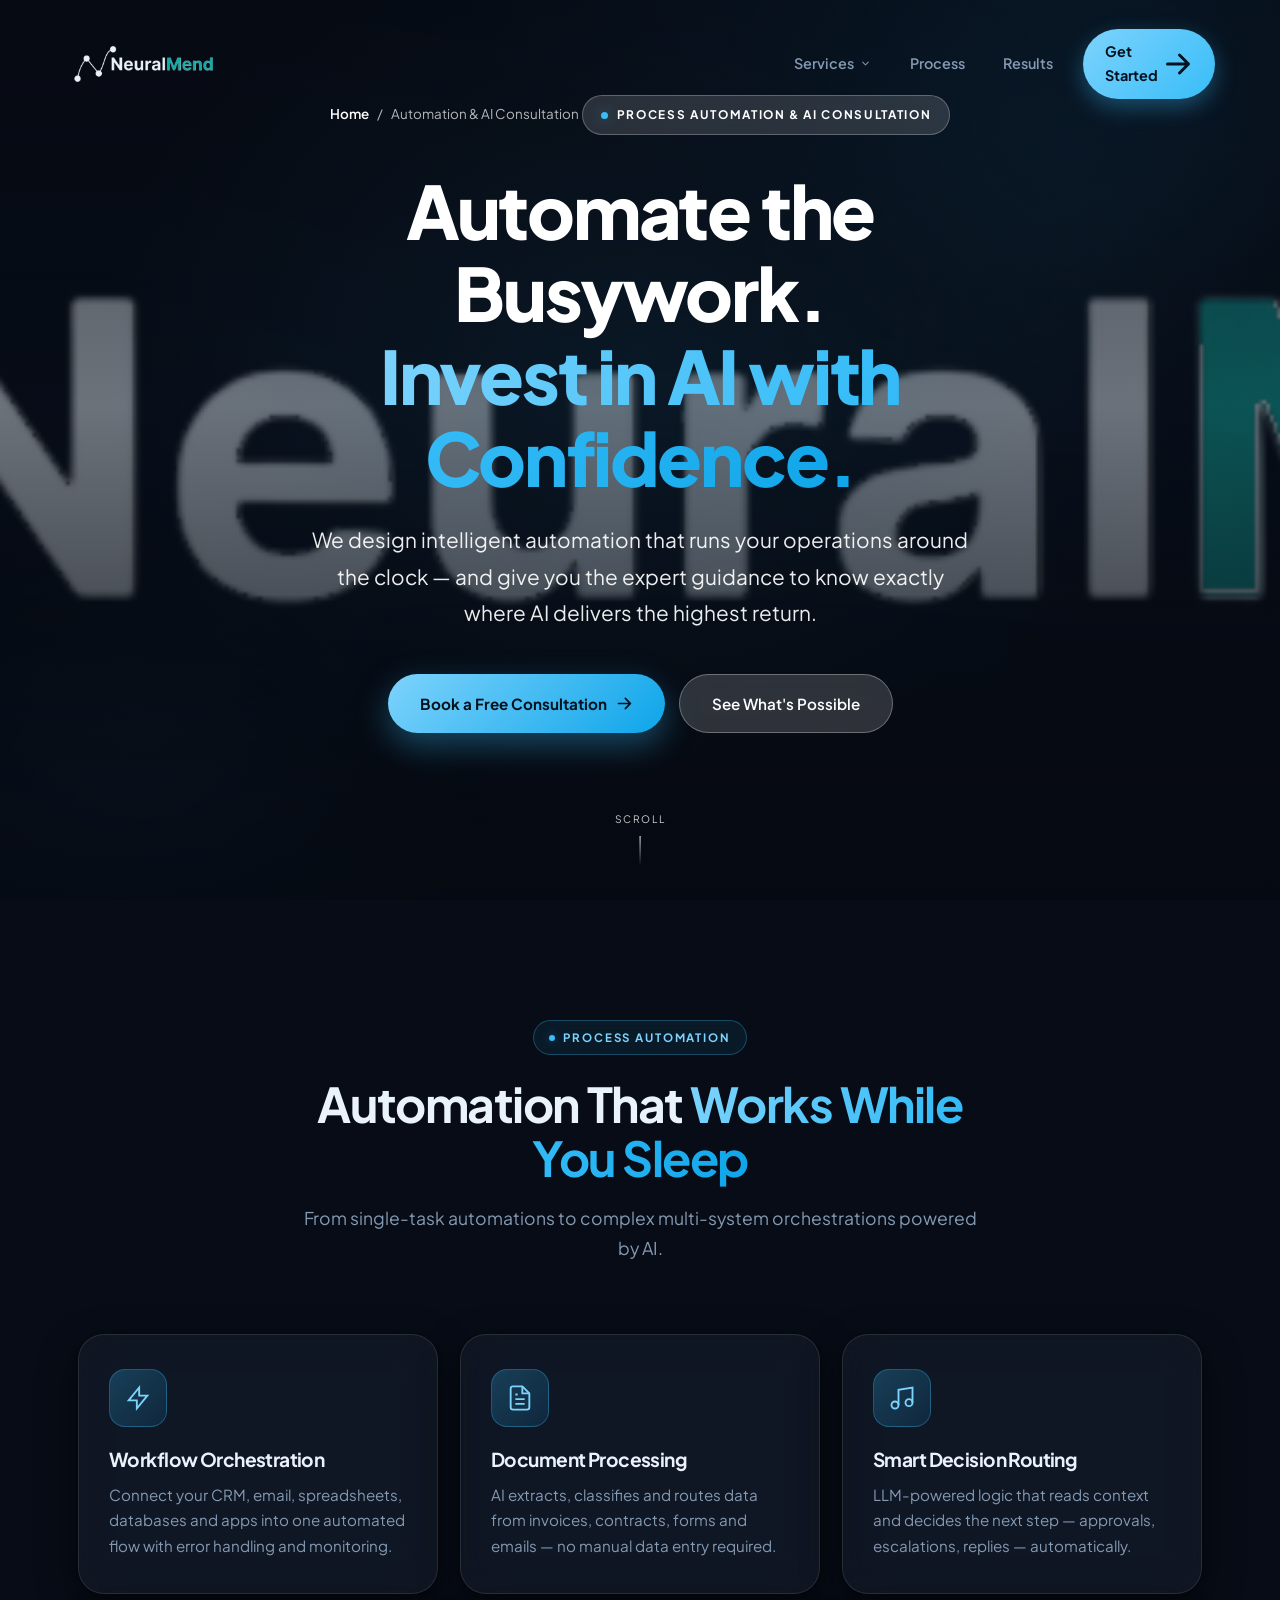
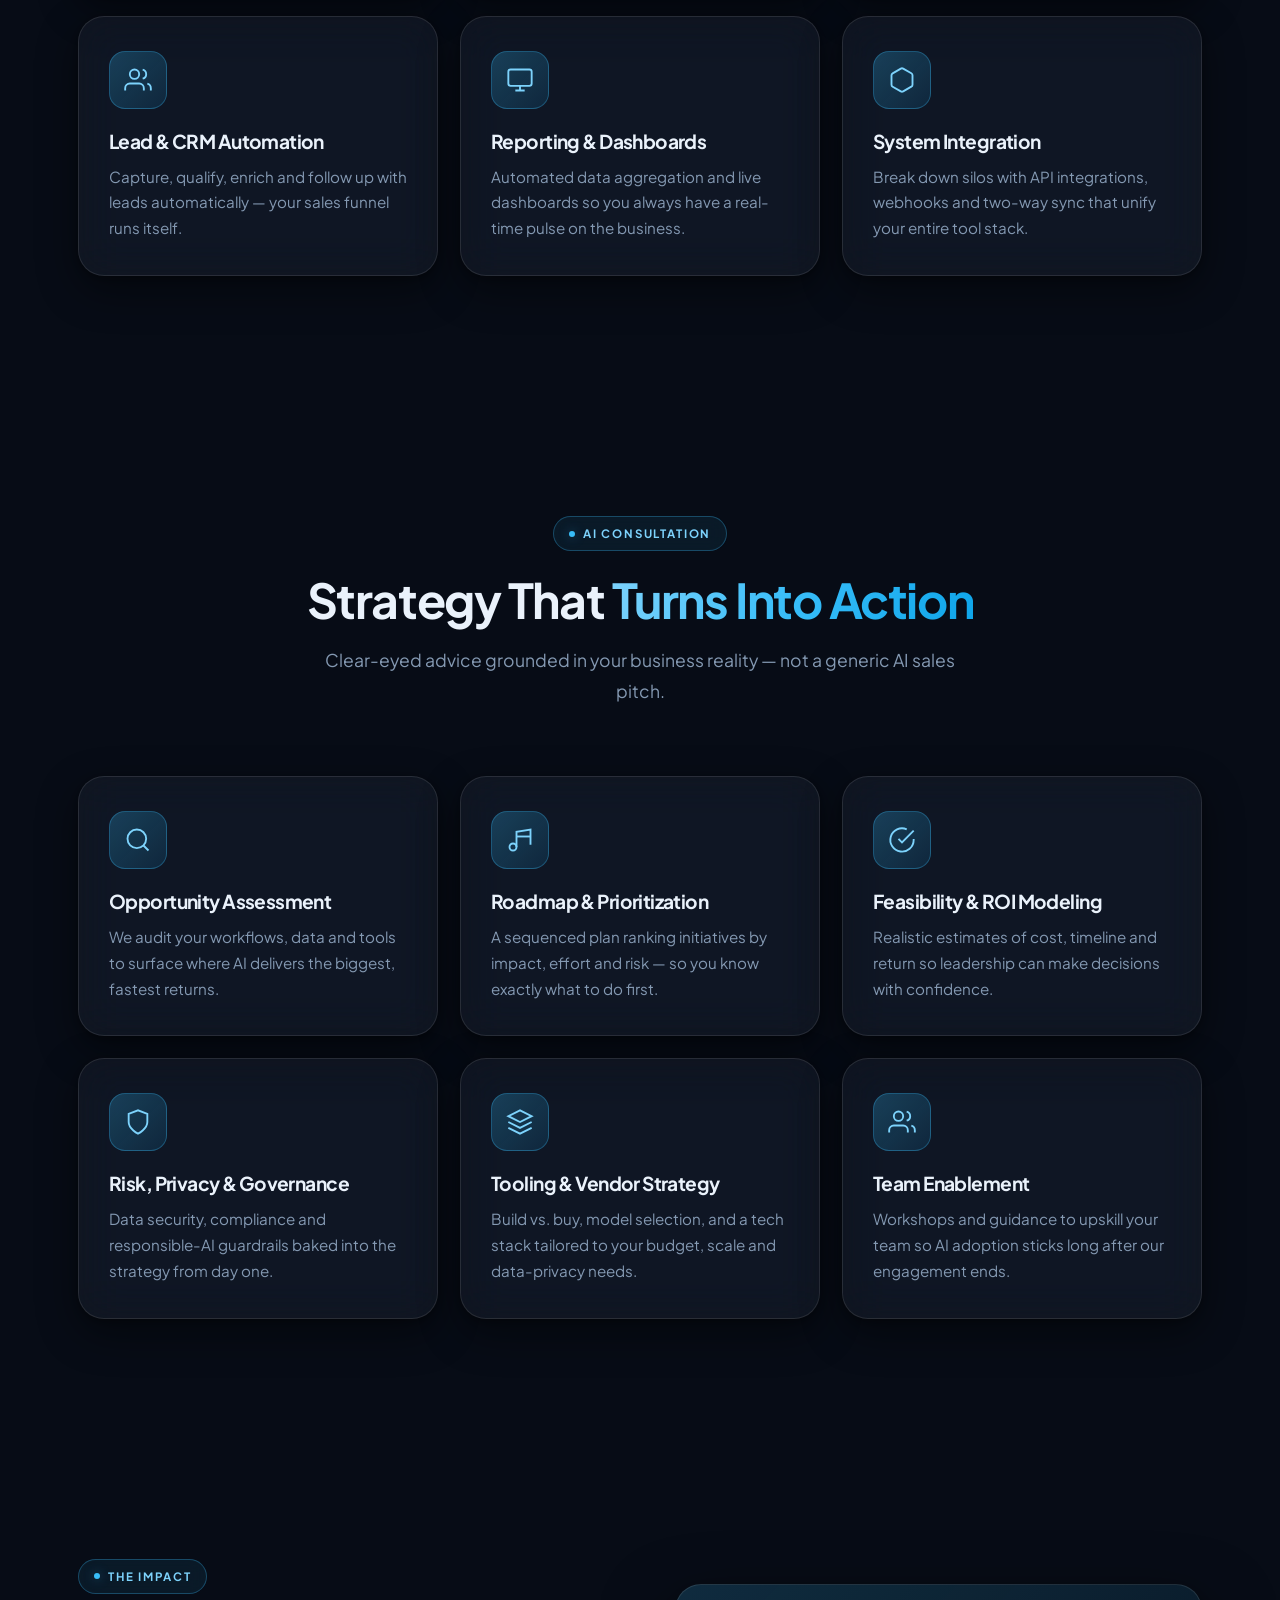
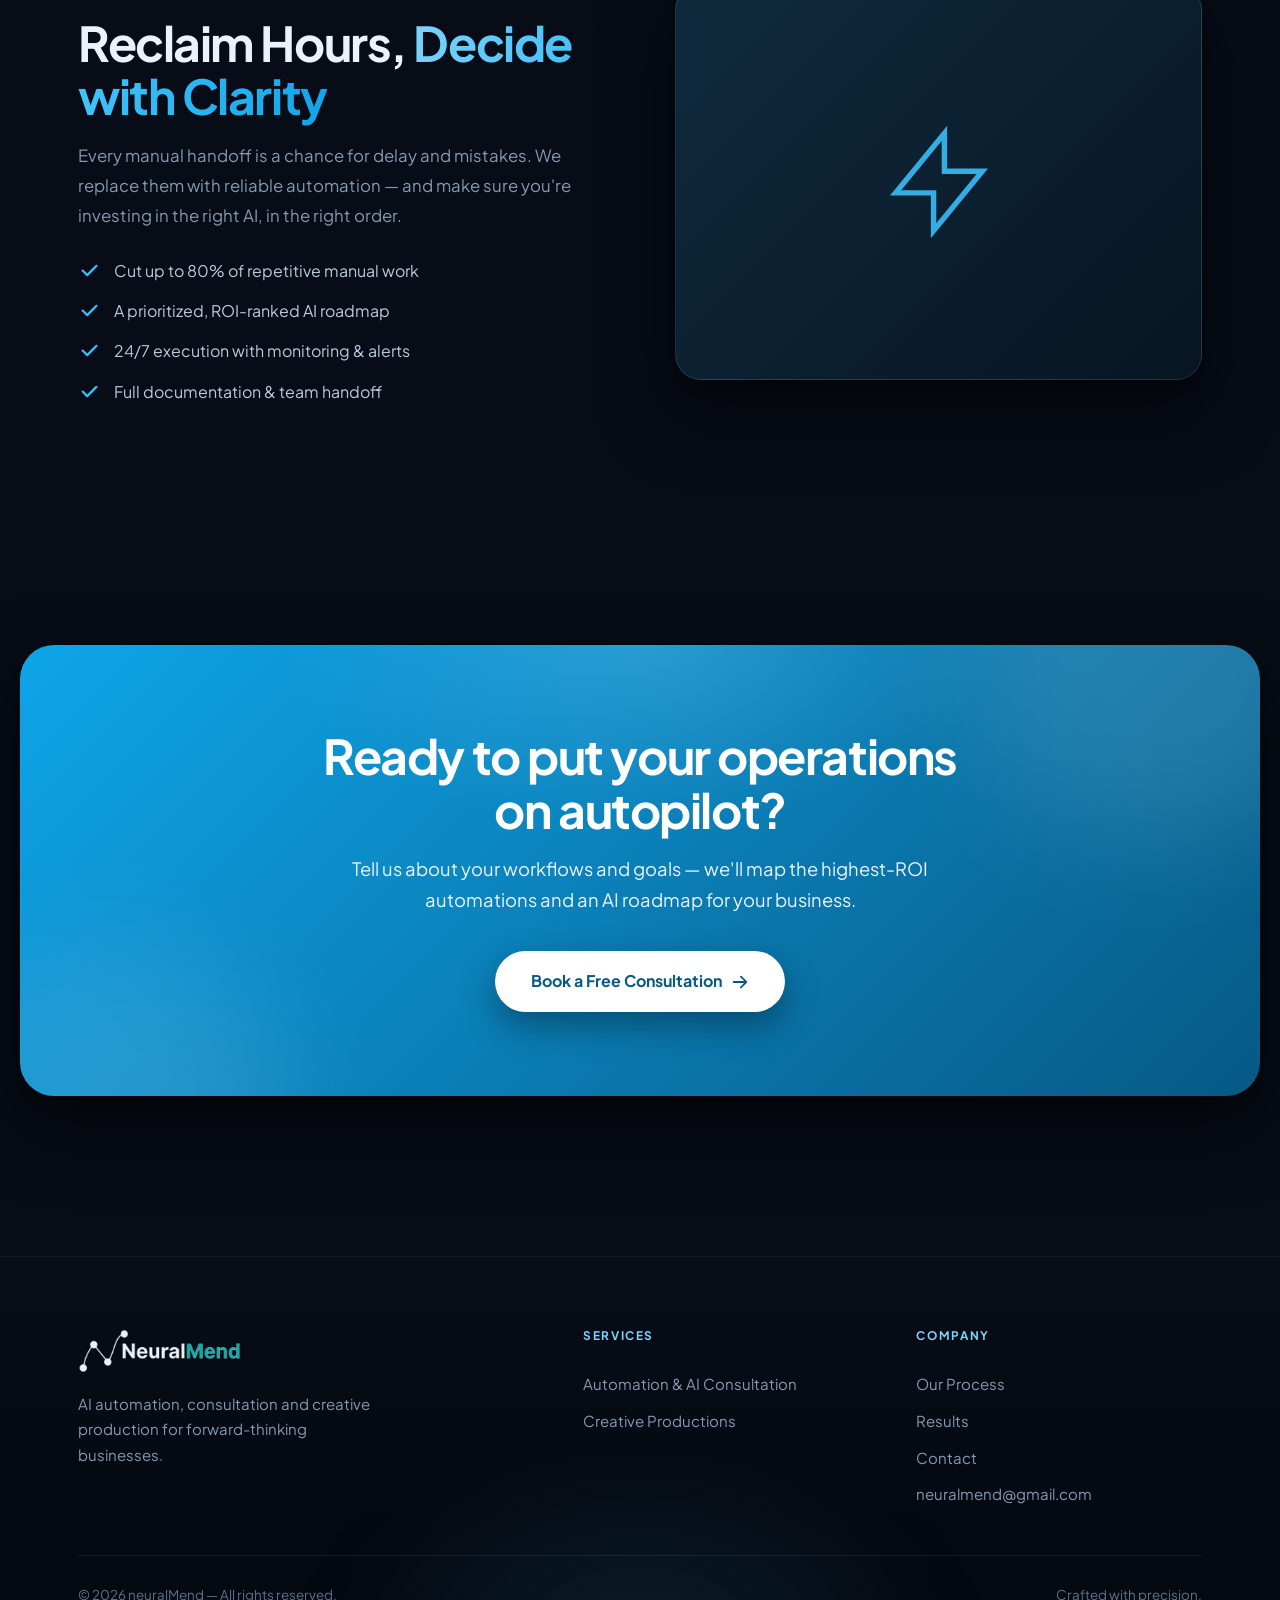
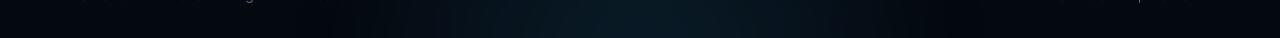
==== commit 3f3df3d2: "Wire contact form to Web3Forms and update contact email - Connect the contact form to Web3Forms so s" ====
--- a/service-automation.html
+++ b/service-automation.html
@@ -198,7 +198,7 @@
           <a href="index.html#process">Our Process</a>
           <a href="index.html#results">Results</a>
           <a href="index.html#contact">Contact</a>
-          <a href="mailto:contact.neuralmend@gmail.com">contact.neuralmend@gmail.com</a>
+          <a href="mailto:neuralmend@gmail.com">neuralmend@gmail.com</a>
         </div>
       </div>
       <div class="footer-bottom">
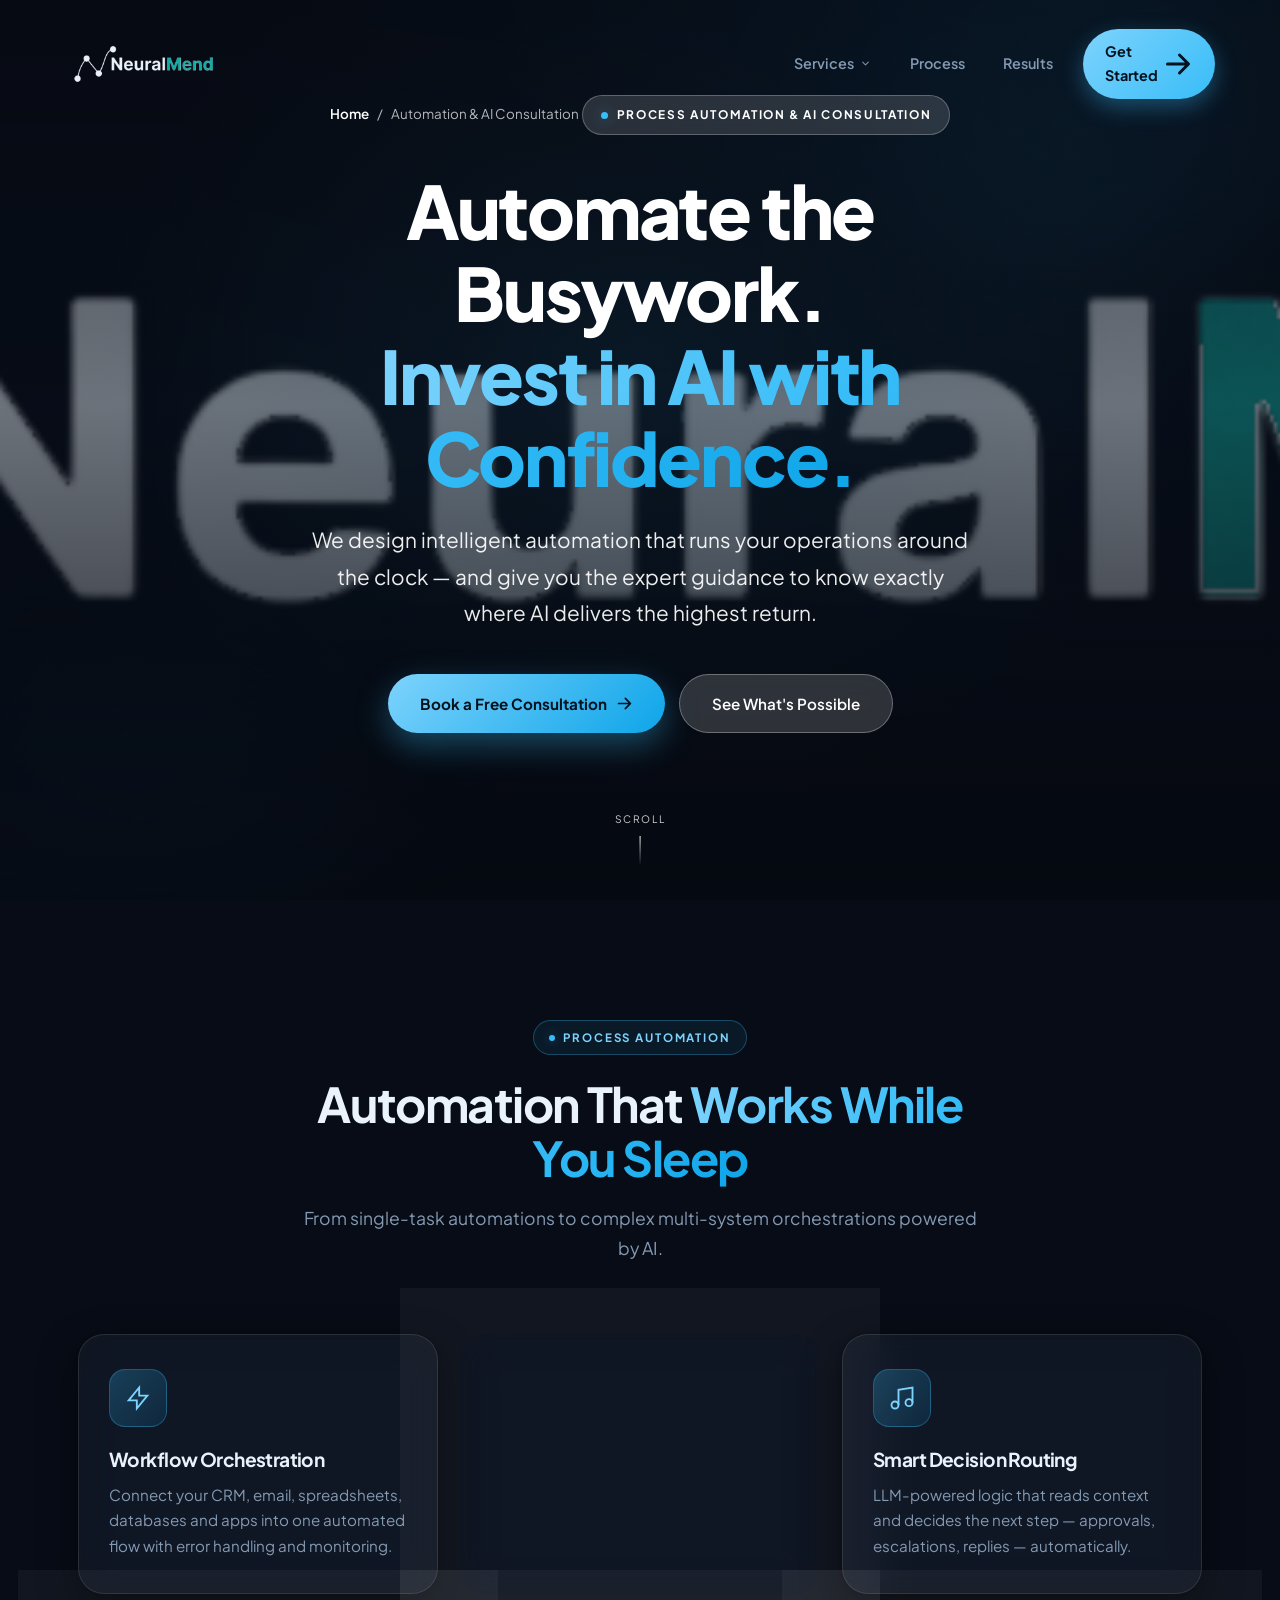
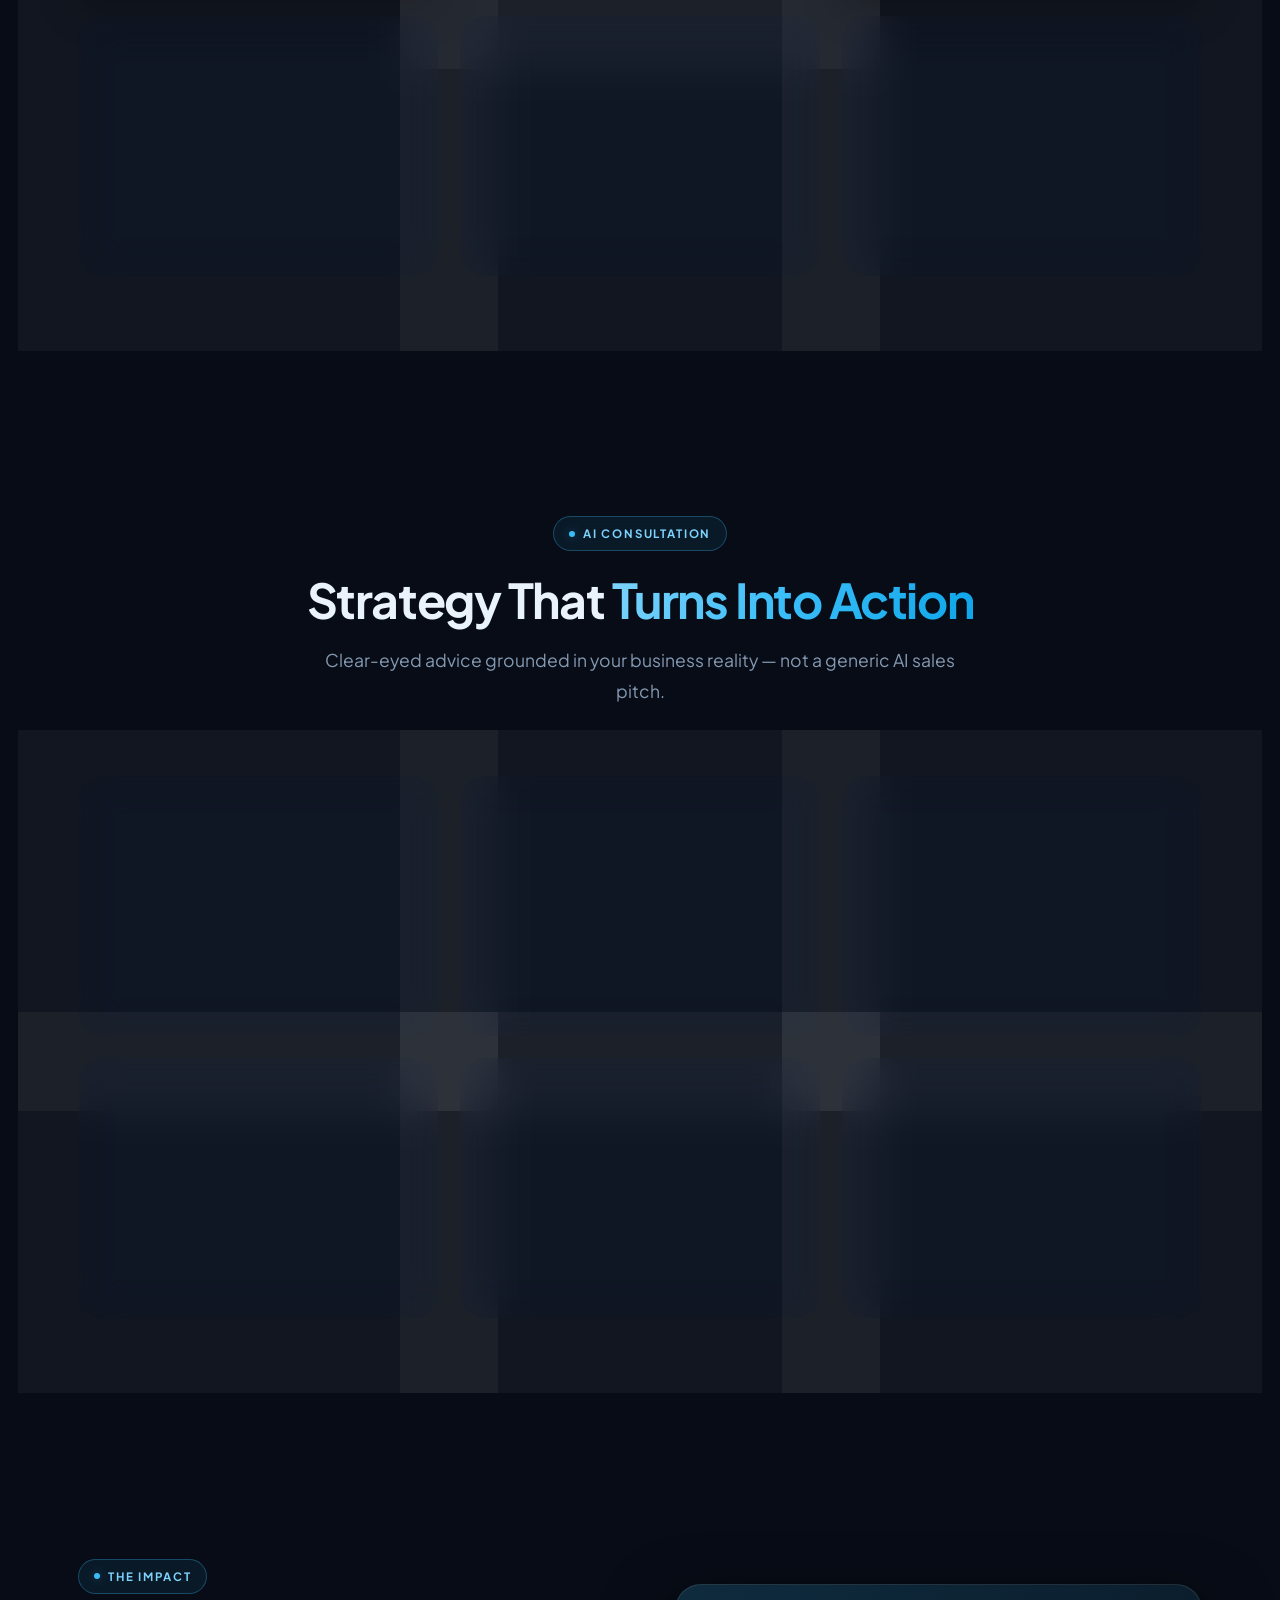
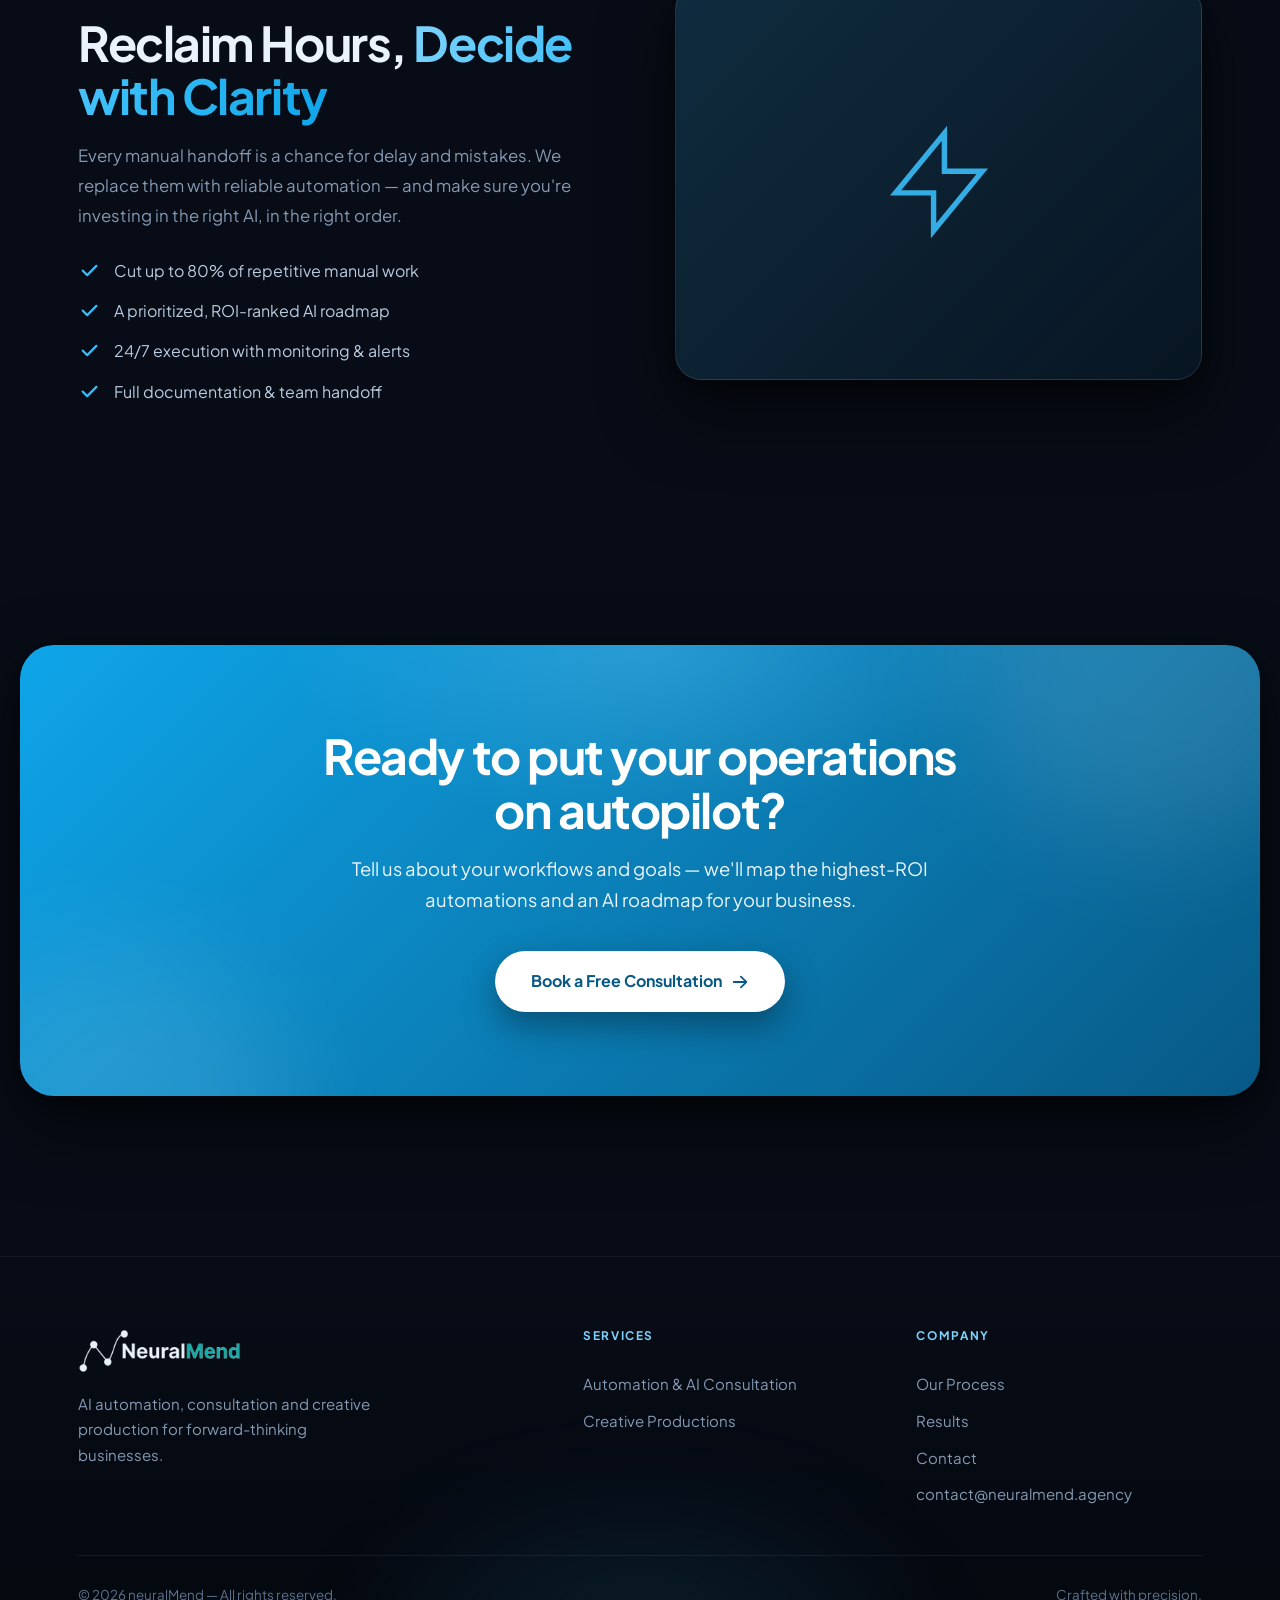
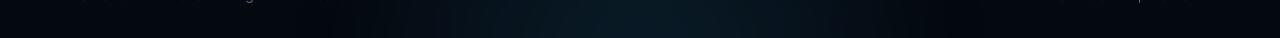
==== commit 5dc9d291: "Update contact email to custom domain contact@neuralmend.agency Co-Authored-By: Claude Opus 4.8 <nor" ====
--- a/service-automation.html
+++ b/service-automation.html
@@ -198,7 +198,7 @@
           <a href="index.html#process">Our Process</a>
           <a href="index.html#results">Results</a>
           <a href="index.html#contact">Contact</a>
-          <a href="mailto:neuralmend@gmail.com">neuralmend@gmail.com</a>
+          <a href="mailto:contact@neuralmend.agency">contact@neuralmend.agency</a>
         </div>
       </div>
       <div class="footer-bottom">
